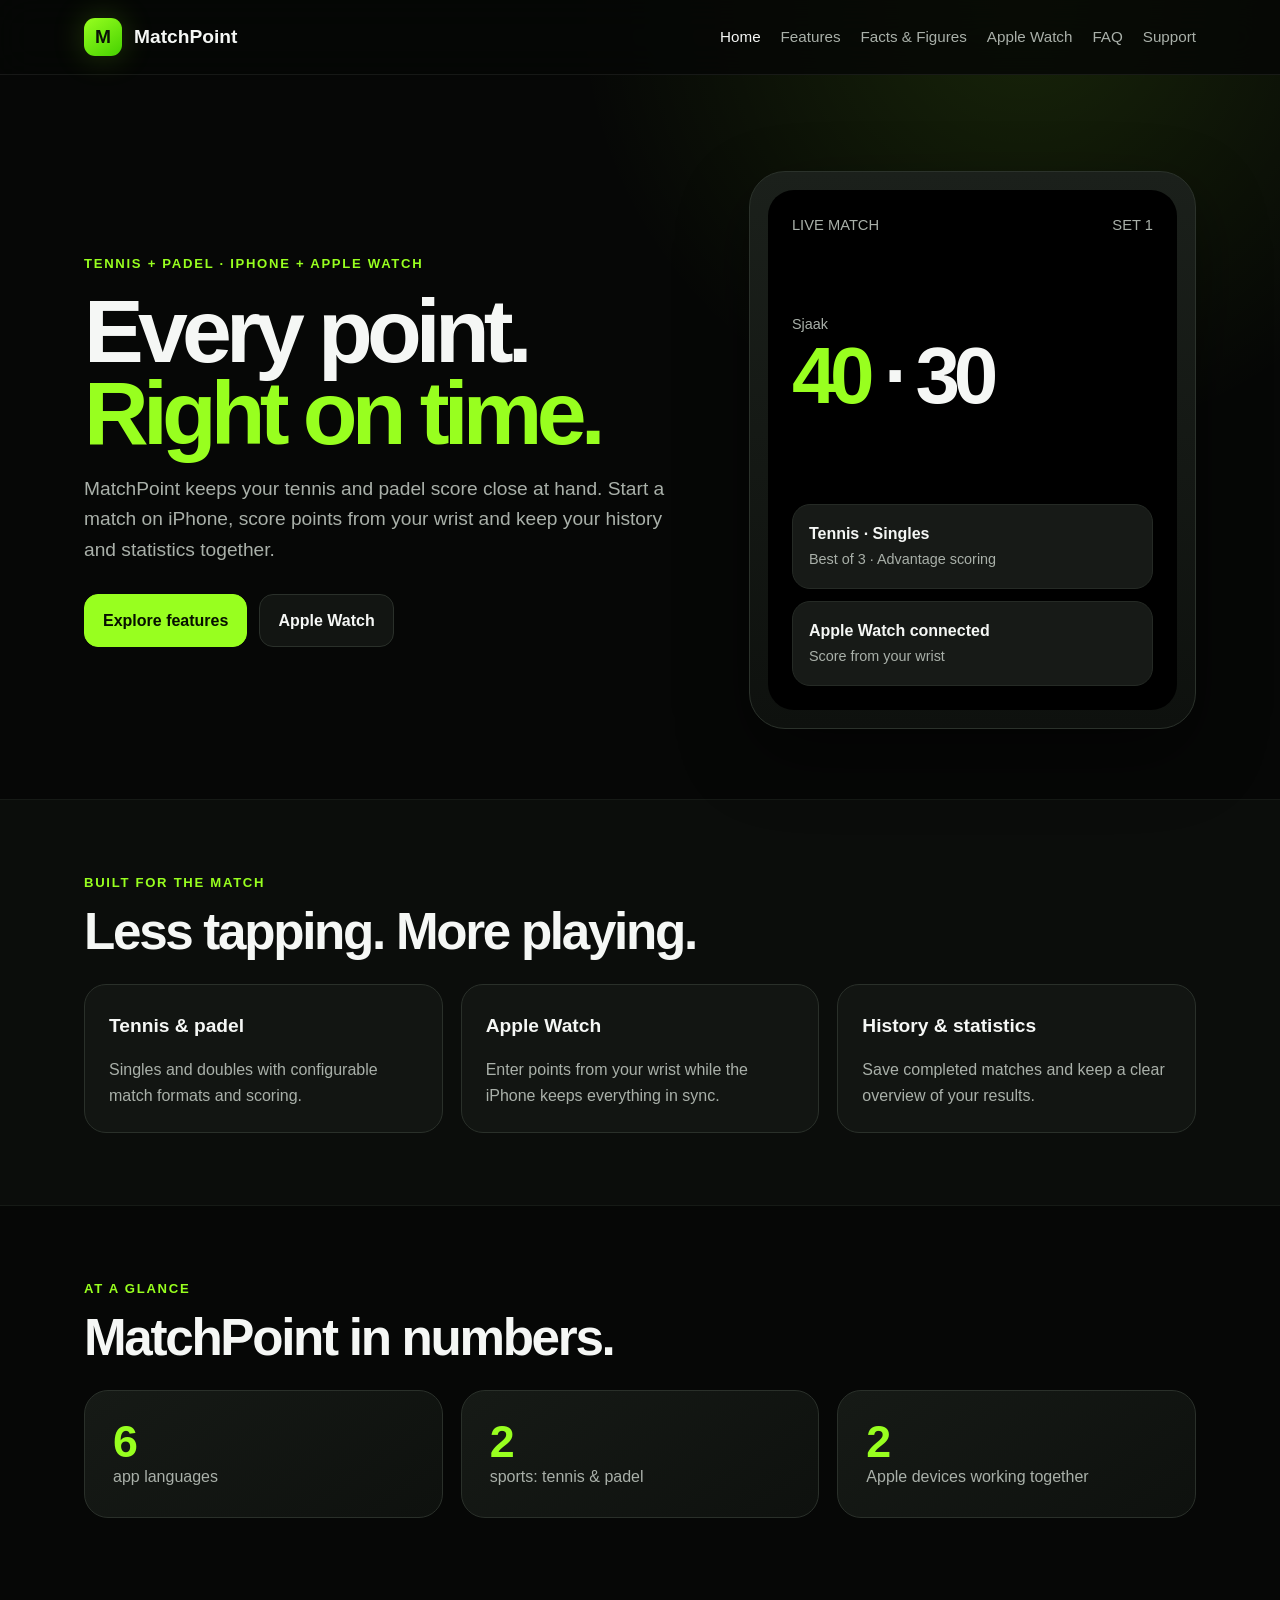
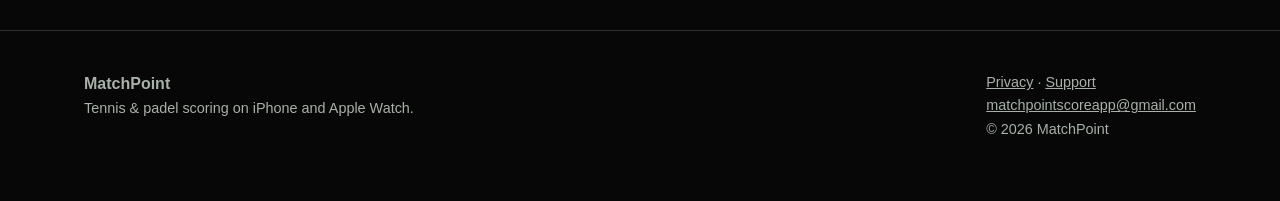
==== index.html @ 8d011625 "Add MatchPoint website" ====
<!doctype html><html lang="en"><head><meta charset="utf-8"><meta name="viewport" content="width=device-width,initial-scale=1"><title>Home · MatchPoint</title><meta name="description" content="MatchPoint is a tennis and padel scorekeeper for iPhone and Apple Watch."><link rel="stylesheet" href="styles.css"></head><body><header><div class="wrap nav"><a class="brand" href="index.html"><span class="logo">M</span><span>MatchPoint</span></a><nav><a class="active" href="index.html">Home</a><a class="" href="features.html">Features</a><a class="" href="facts.html">Facts & Figures</a><a class="" href="watch.html">Apple Watch</a><a class="" href="faq.html">FAQ</a><a class="" href="support.html">Support</a></nav></div></header><main><section class="hero"><div class="wrap hero-grid"><div><div class="kicker">Tennis + Padel · iPhone + Apple Watch</div><h1>Every point.<br><span style="color:var(--accent)">Right on time.</span></h1><p class="lead">MatchPoint keeps your tennis and padel score close at hand. Start a match on iPhone, score points from your wrist and keep your history and statistics together.</p><div class="cta-row"><a class="btn primary" href="features.html">Explore features</a><a class="btn secondary" href="watch.html">Apple Watch</a></div></div><div class="phone-card"><div class="phone-screen"><div class="score-top"><span>LIVE MATCH</span><span>SET 1</span></div><div><div class="small">Sjaak</div><div class="score"><span class="accent">40</span> · 30</div></div><div><div class="mini-card"><strong>Tennis · Singles</strong><br><span class="small">Best of 3 · Advantage scoring</span></div><div class="mini-card"><strong>Apple Watch connected</strong><br><span class="small">Score from your wrist</span></div></div></div></div></div></section><section class="section alt"><div class="wrap"><div class="kicker">Built for the match</div><h2>Less tapping. More playing.</h2><div class="grid-3"><div class="card"><h3>Tennis & padel</h3><p>Singles and doubles with configurable match formats and scoring.</p></div><div class="card"><h3>Apple Watch</h3><p>Enter points from your wrist while the iPhone keeps everything in sync.</p></div><div class="card"><h3>History & statistics</h3><p>Save completed matches and keep a clear overview of your results.</p></div></div></div></section><section class="section"><div class="wrap"><div class="kicker">At a glance</div><h2>MatchPoint in numbers.</h2><div class="grid-3"><div class="stat"><strong>6</strong><span>app languages</span></div><div class="stat"><strong>2</strong><span>sports: tennis & padel</span></div><div class="stat"><strong>2</strong><span>Apple devices working together</span></div></div></div></section></main><footer><div class="wrap footer-grid"><div><strong>MatchPoint</strong><div class="small">Tennis & padel scoring on iPhone and Apple Watch.</div></div><div class="small"><a href="privacy.html">Privacy</a> · <a href="support.html">Support</a><br><a href="mailto:matchpointscoreapp@gmail.com">matchpointscoreapp@gmail.com</a><br>© 2026 MatchPoint</div></div></footer></body></html>
---- styles.css ----
:root{--bg:#060706;--panel:#121512;--text:#f5f7f5;--muted:#a9b0a9;--line:#2a302a;--accent:#98ff1f;--max:1160px}*{box-sizing:border-box}html{scroll-behavior:smooth}body{margin:0;background:radial-gradient(circle at 80% 0%,rgba(152,255,31,.12),transparent 28rem),var(--bg);color:var(--text);font-family:-apple-system,BlinkMacSystemFont,"SF Pro Display","Segoe UI",Roboto,Helvetica,Arial,sans-serif;line-height:1.6}a{color:inherit}.wrap{max-width:var(--max);margin:auto;padding:0 24px}header{position:sticky;top:0;z-index:50;background:rgba(6,7,6,.82);backdrop-filter:blur(18px);border-bottom:1px solid rgba(255,255,255,.07)}.nav{display:flex;align-items:center;justify-content:space-between;min-height:74px;gap:24px}.brand{display:flex;align-items:center;gap:12px;text-decoration:none;font-weight:800;font-size:1.2rem}.logo{width:38px;height:38px;border-radius:11px;background:linear-gradient(145deg,var(--accent),#45d100);display:grid;place-items:center;color:#0b1008;font-weight:900;box-shadow:0 0 32px rgba(152,255,31,.22)}nav{display:flex;gap:20px;flex-wrap:wrap}nav a{text-decoration:none;color:var(--muted);font-size:.95rem}nav a:hover,nav a.active{color:var(--text)}.hero{padding:96px 0 70px}.hero-grid{display:grid;grid-template-columns:1.15fr .85fr;gap:60px;align-items:center}.kicker{color:var(--accent);font-weight:800;text-transform:uppercase;letter-spacing:.13em;font-size:.82rem}h1{font-size:clamp(3rem,7vw,6.4rem);line-height:.92;letter-spacing:-.065em;margin:.18em 0}h2{font-size:clamp(2rem,4vw,3.6rem);line-height:1.02;letter-spacing:-.045em;margin:.25em 0 .5em}h3{font-size:1.2rem;margin:.1em 0 .35em}.lead{font-size:1.2rem;color:var(--muted);max-width:720px}.cta-row{display:flex;gap:12px;flex-wrap:wrap;margin-top:28px}.btn{display:inline-flex;align-items:center;justify-content:center;padding:13px 18px;border-radius:14px;text-decoration:none;font-weight:750;border:1px solid var(--line)}.btn.primary{background:var(--accent);color:#071000;border-color:var(--accent)}.btn.secondary{background:var(--panel);color:var(--text)}.phone-card{background:linear-gradient(180deg,#1b201b,#0e110e);border:1px solid #2b322b;border-radius:36px;padding:18px;box-shadow:0 28px 70px rgba(0,0,0,.45)}.phone-screen{border-radius:26px;background:#000;padding:24px;min-height:520px;display:flex;flex-direction:column;justify-content:space-between}.score-top{display:flex;justify-content:space-between;color:var(--muted);font-size:.92rem}.score{font-size:5rem;letter-spacing:-.08em;font-weight:900;line-height:1}.score .accent{color:var(--accent)}.mini-card{background:#171a17;border:1px solid #252a25;padding:16px;border-radius:18px;margin-top:12px}.section{padding:72px 0}.section.alt{background:#0b0d0b;border-top:1px solid #161a16;border-bottom:1px solid #161a16}.grid-3{display:grid;grid-template-columns:repeat(3,1fr);gap:18px}.grid-2{display:grid;grid-template-columns:repeat(2,1fr);gap:18px}.card{background:var(--panel);border:1px solid var(--line);border-radius:22px;padding:24px}.card p{color:var(--muted);margin-bottom:0}.stat{padding:28px;border-radius:24px;background:linear-gradient(145deg,#161a16,#0e110e);border:1px solid var(--line)}.stat strong{display:block;font-size:2.8rem;line-height:1;color:var(--accent);letter-spacing:-.05em}.stat span{color:var(--muted)}.watch-demo{display:grid;grid-template-columns:.8fr 1.2fr;gap:52px;align-items:center}.watch{width:260px;aspect-ratio:1/1.2;background:#161916;border:14px solid #2a2d2a;border-radius:72px;padding:24px;margin:auto;box-shadow:0 24px 60px rgba(0,0,0,.45)}.watch-inner{height:100%;border-radius:48px;background:#000;display:flex;flex-direction:column;align-items:center;justify-content:center;text-align:center}.watch-score{font-size:3.7rem;font-weight:900;letter-spacing:-.08em}.watch-score b{color:var(--accent)}.list{padding:0;list-style:none}.list li{padding:12px 0;border-bottom:1px solid var(--line);color:var(--muted)}.list li:last-child{border-bottom:0}.list strong{color:var(--text)}.faq details{background:var(--panel);border:1px solid var(--line);border-radius:18px;padding:18px 20px;margin:12px 0}.faq summary{cursor:pointer;font-weight:750}.faq p{color:var(--muted)}.notice{padding:18px 20px;border-radius:16px;background:rgba(152,255,31,.08);border:1px solid rgba(152,255,31,.3);color:#d6ff9e}footer{padding:40px 0 60px;color:var(--muted);border-top:1px solid var(--line);margin-top:40px}.footer-grid{display:flex;justify-content:space-between;gap:30px;flex-wrap:wrap}.small{font-size:.9rem;color:var(--muted)}@media(max-width:850px){.hero-grid,.watch-demo,.grid-3,.grid-2{grid-template-columns:1fr}nav{display:none}.hero{padding-top:64px}h1{font-size:3.6rem}}
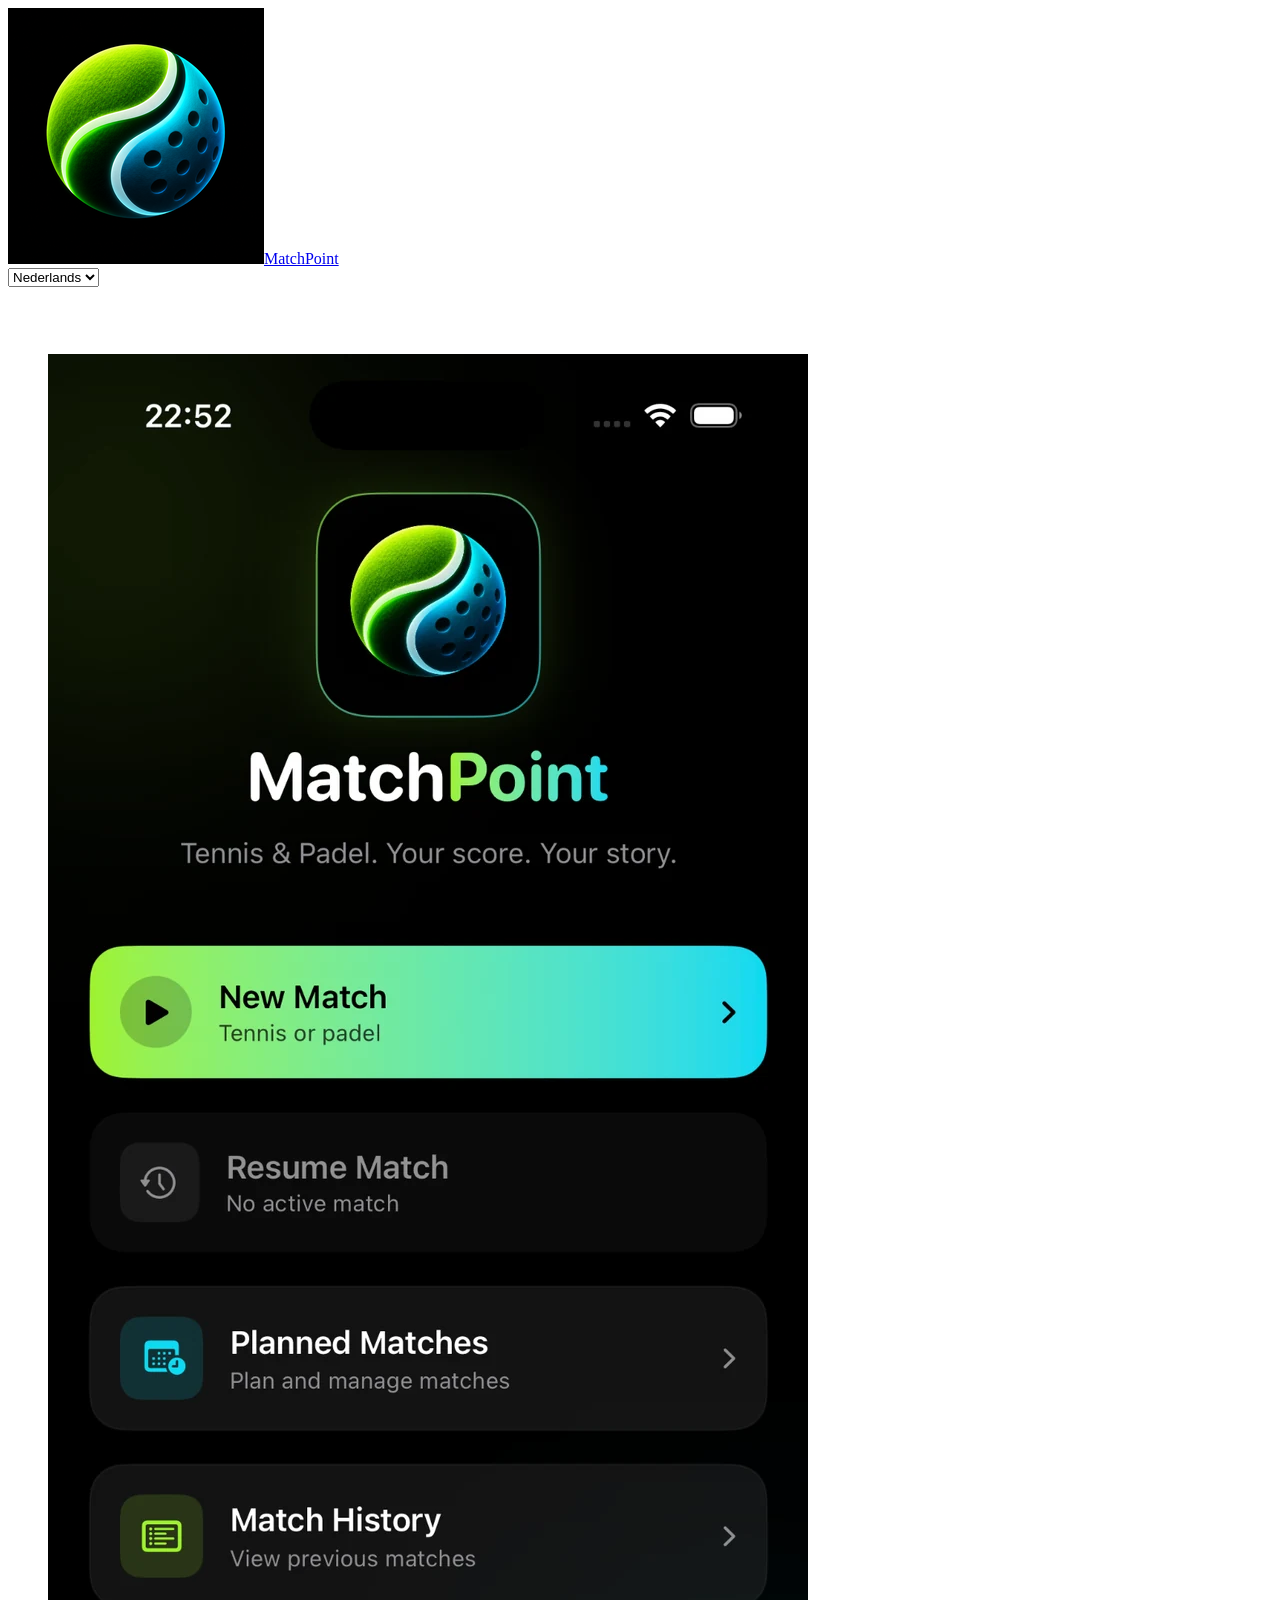
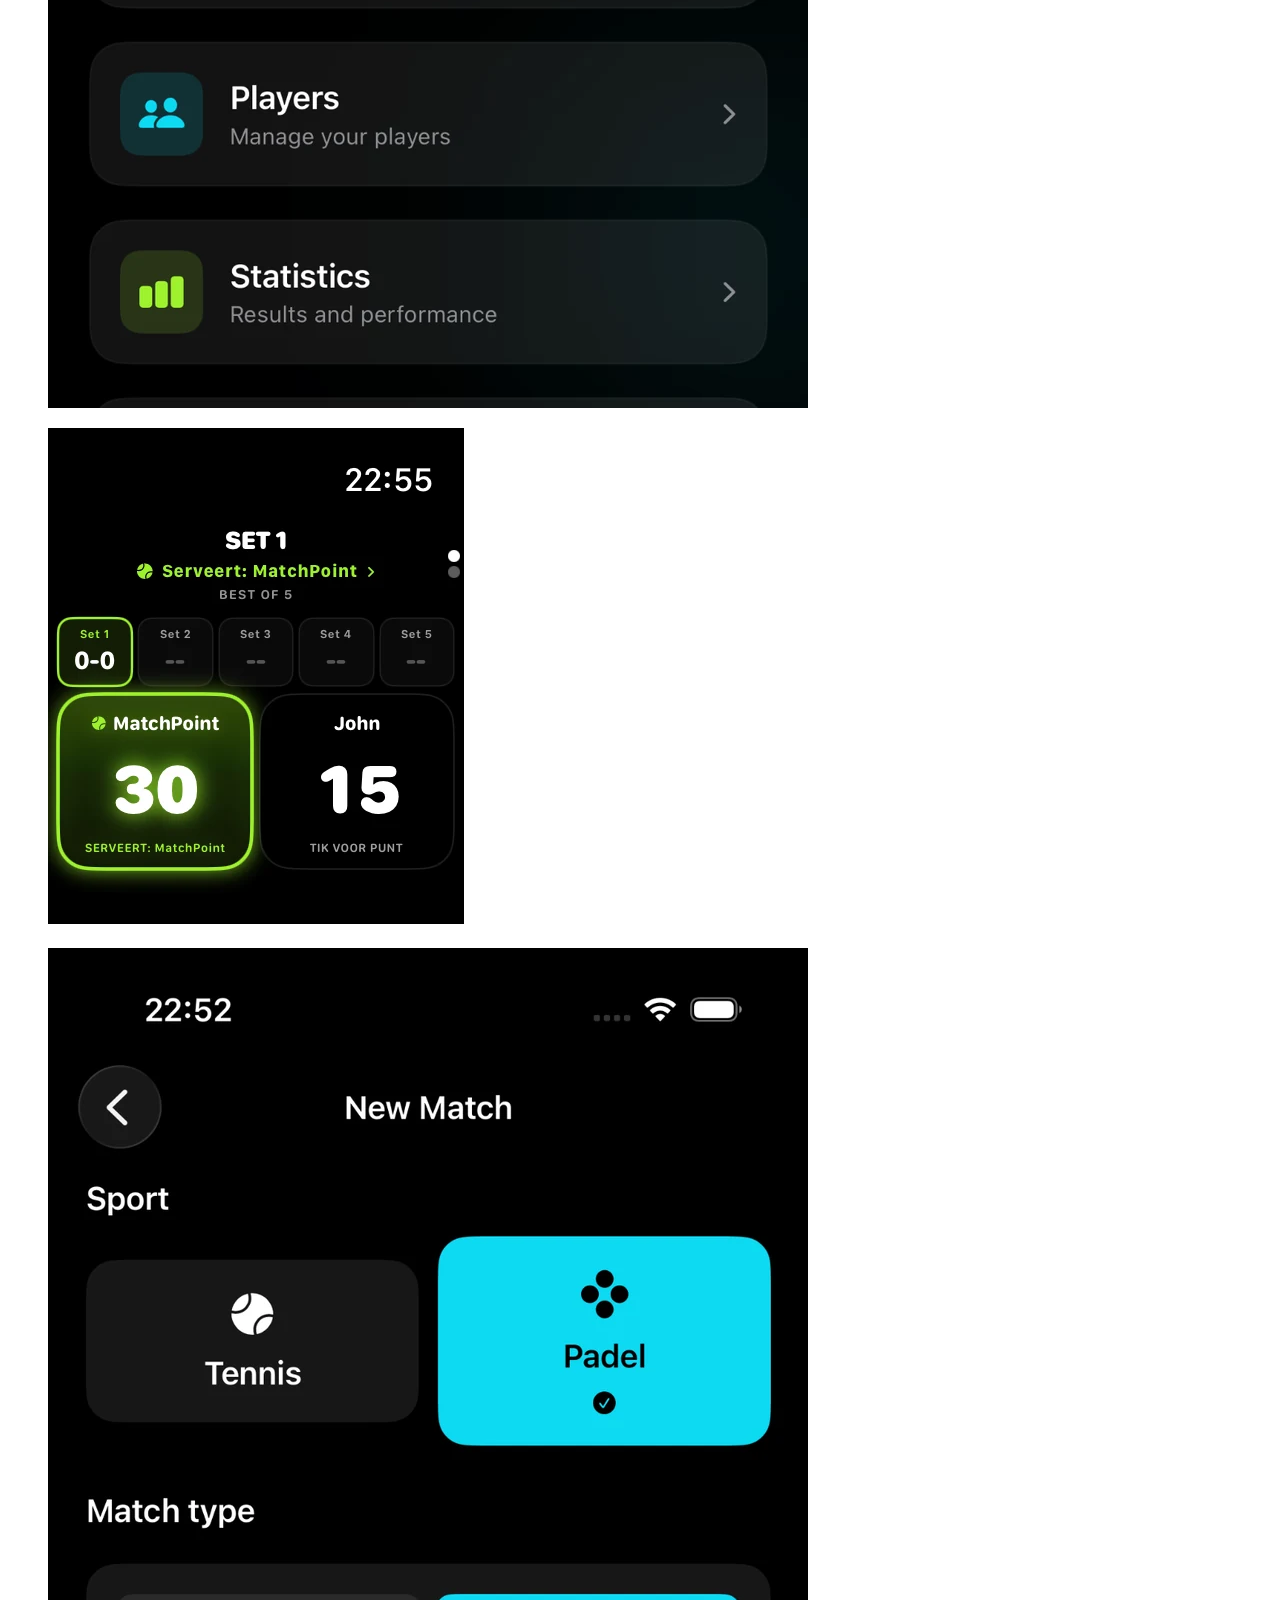
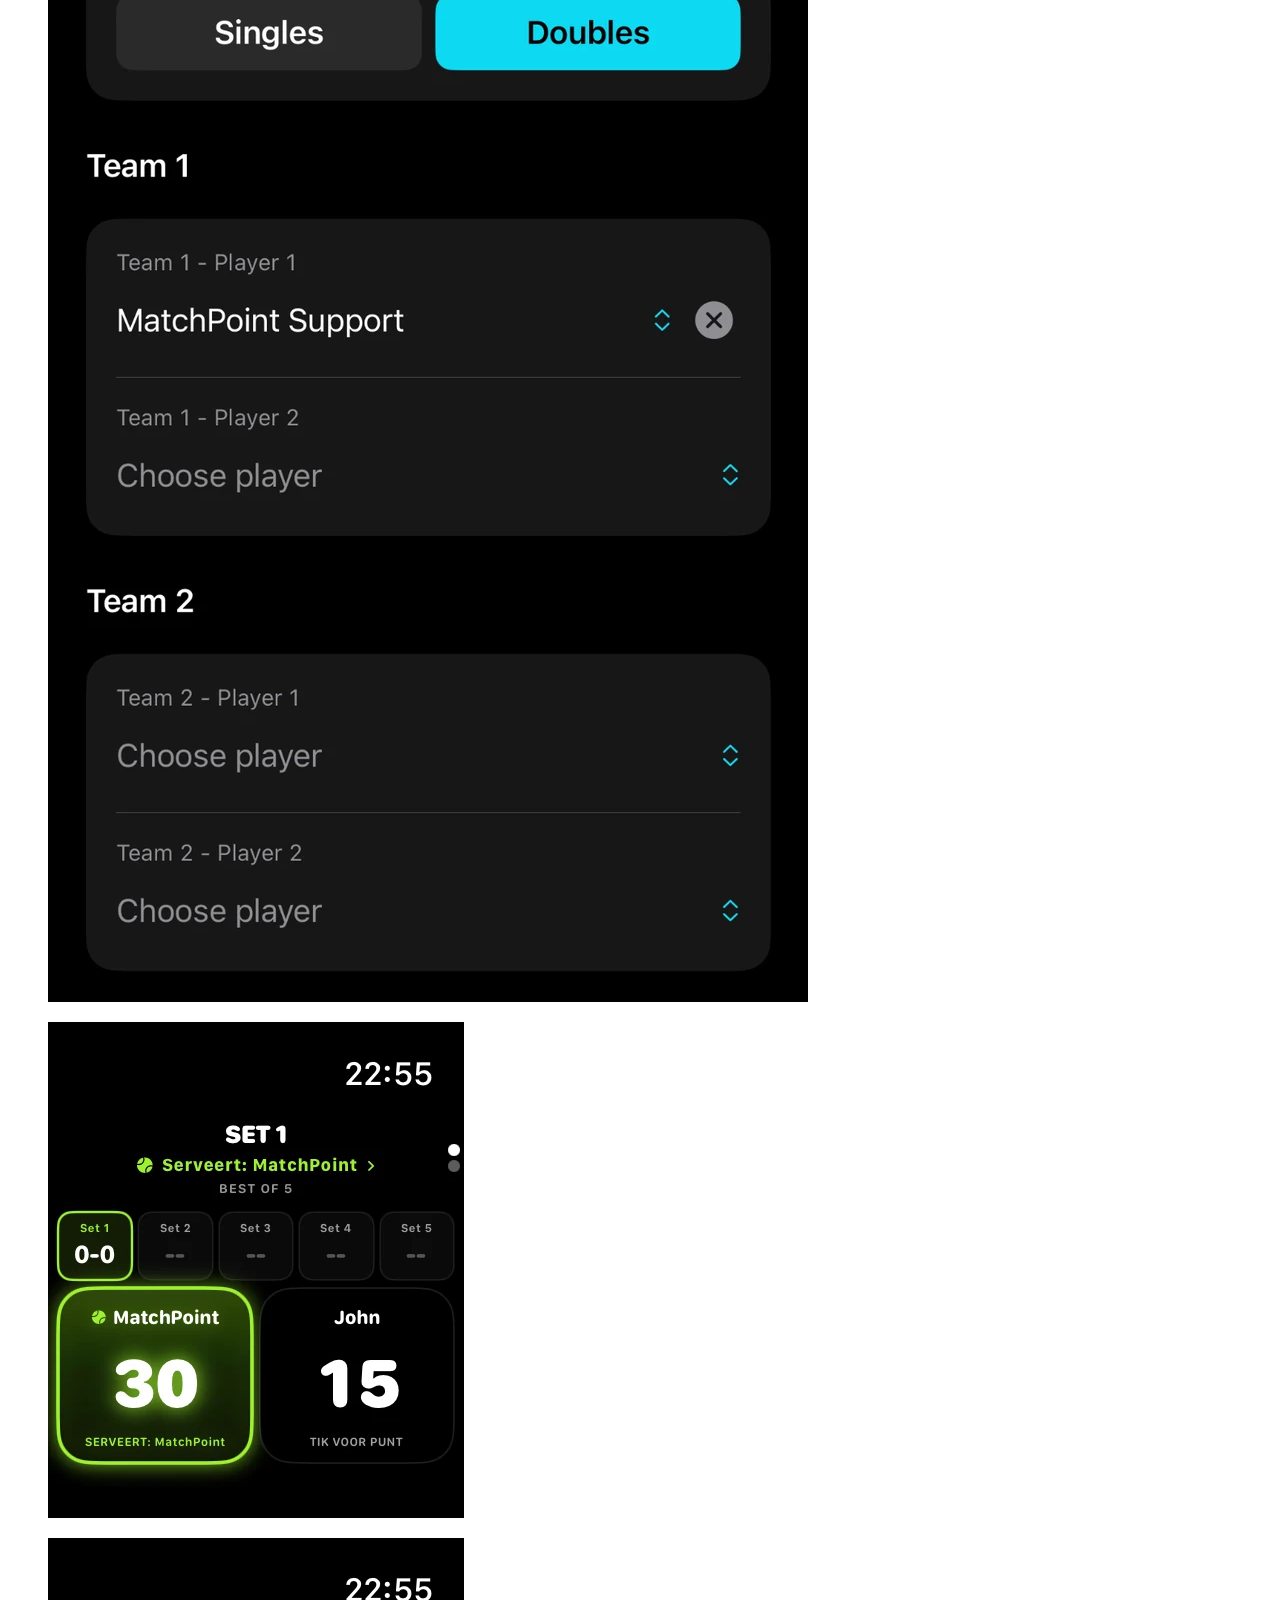
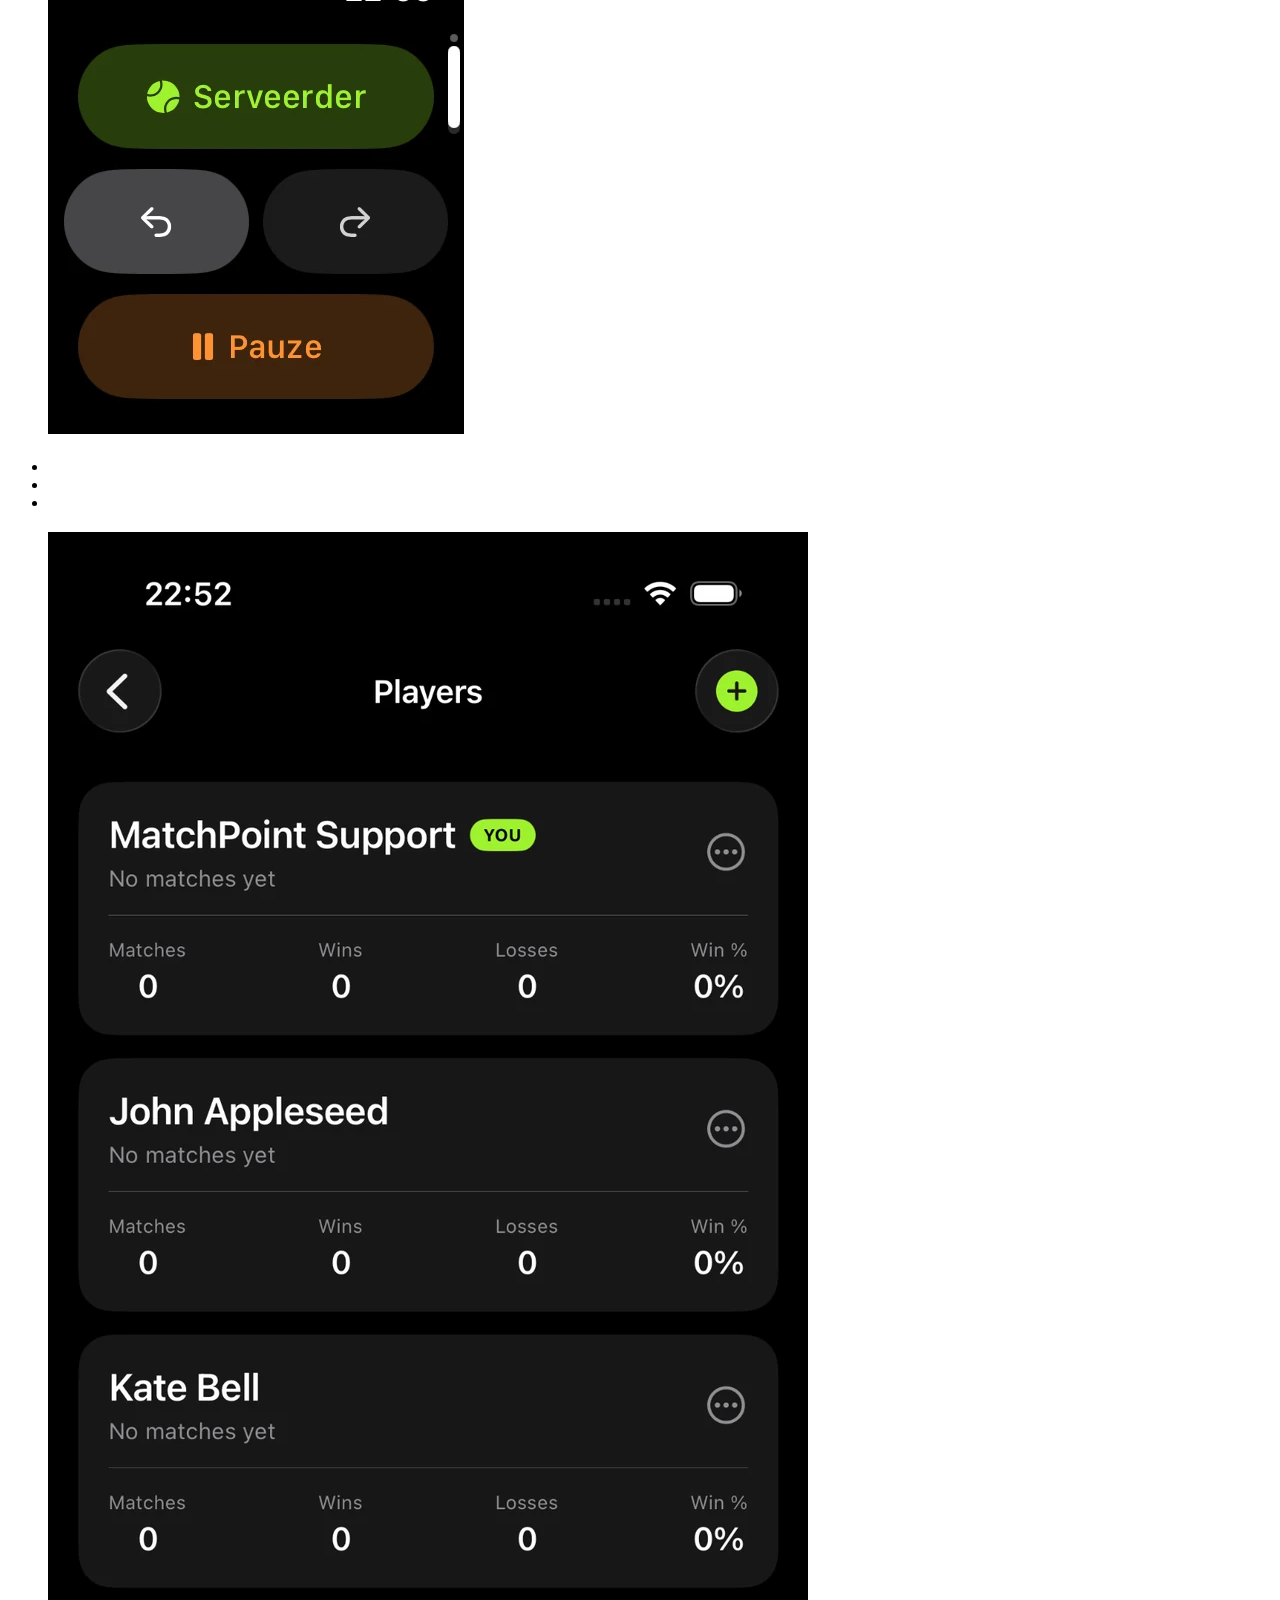
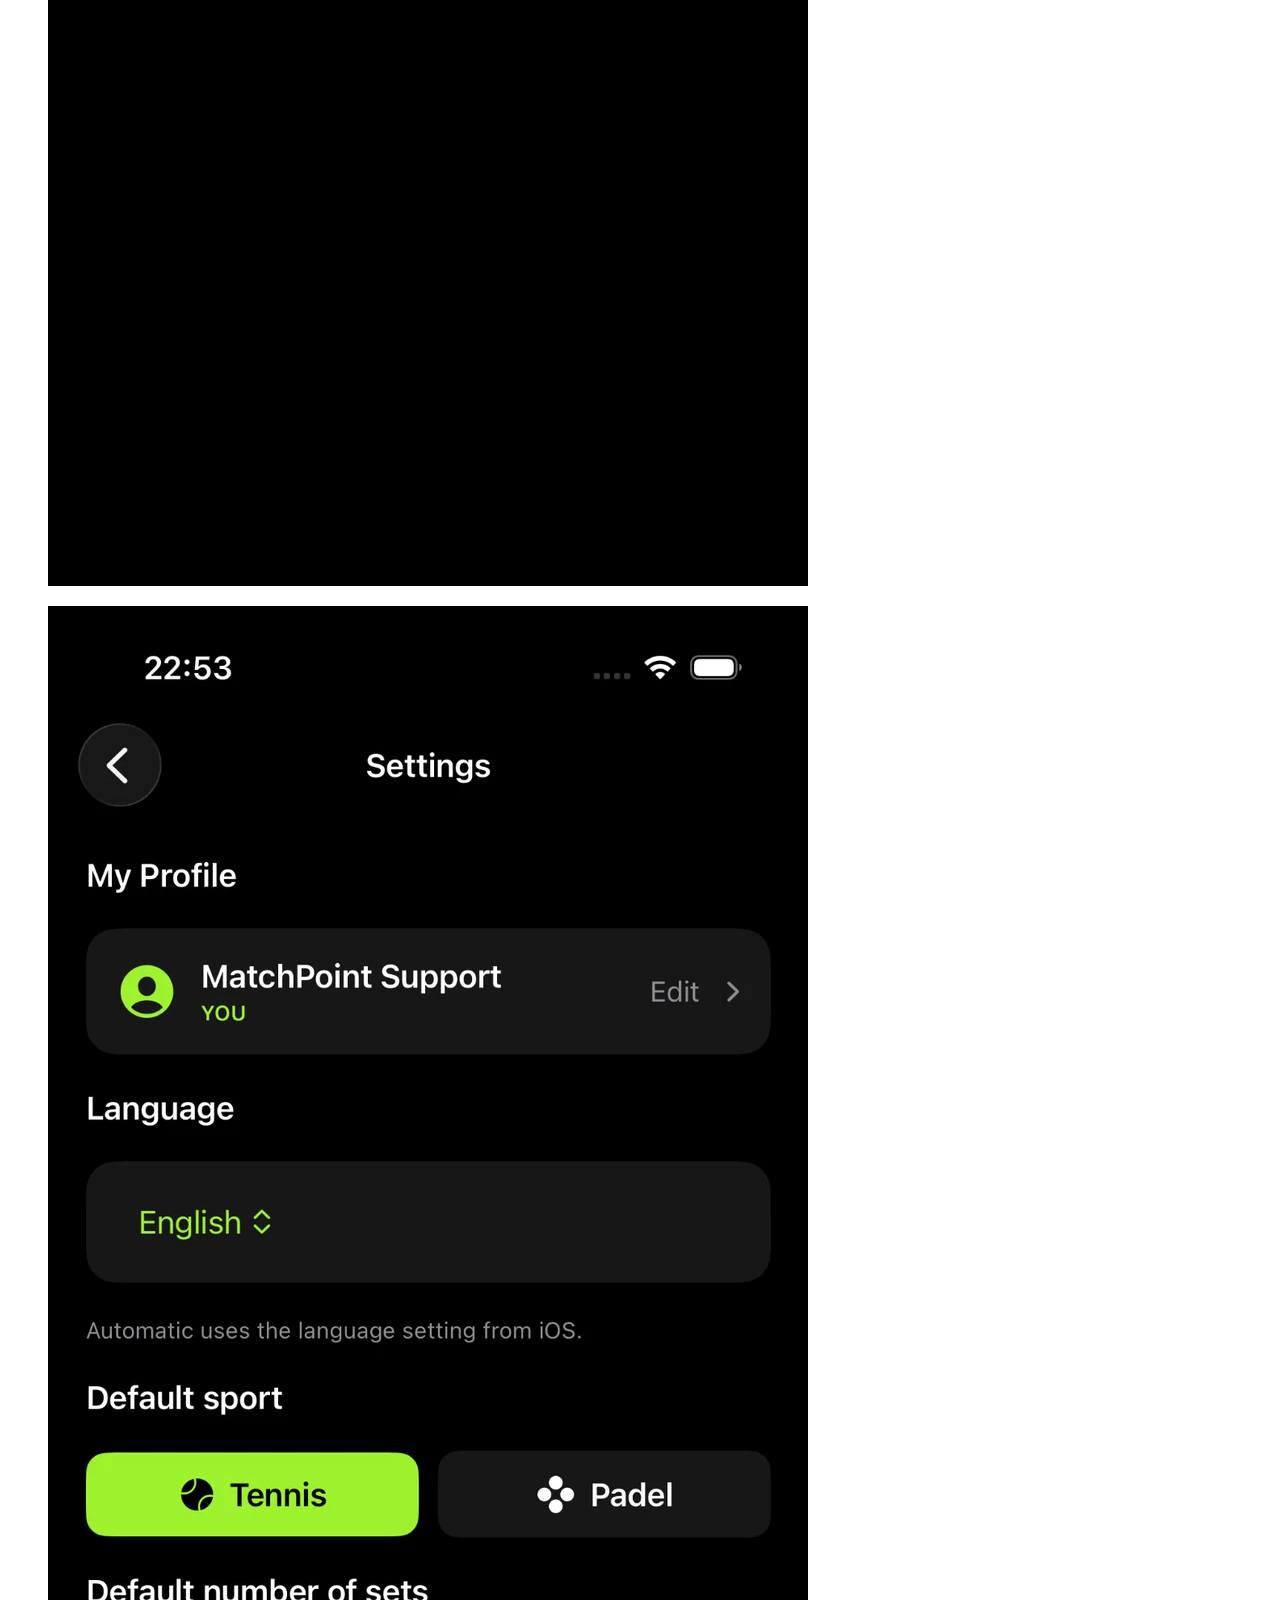
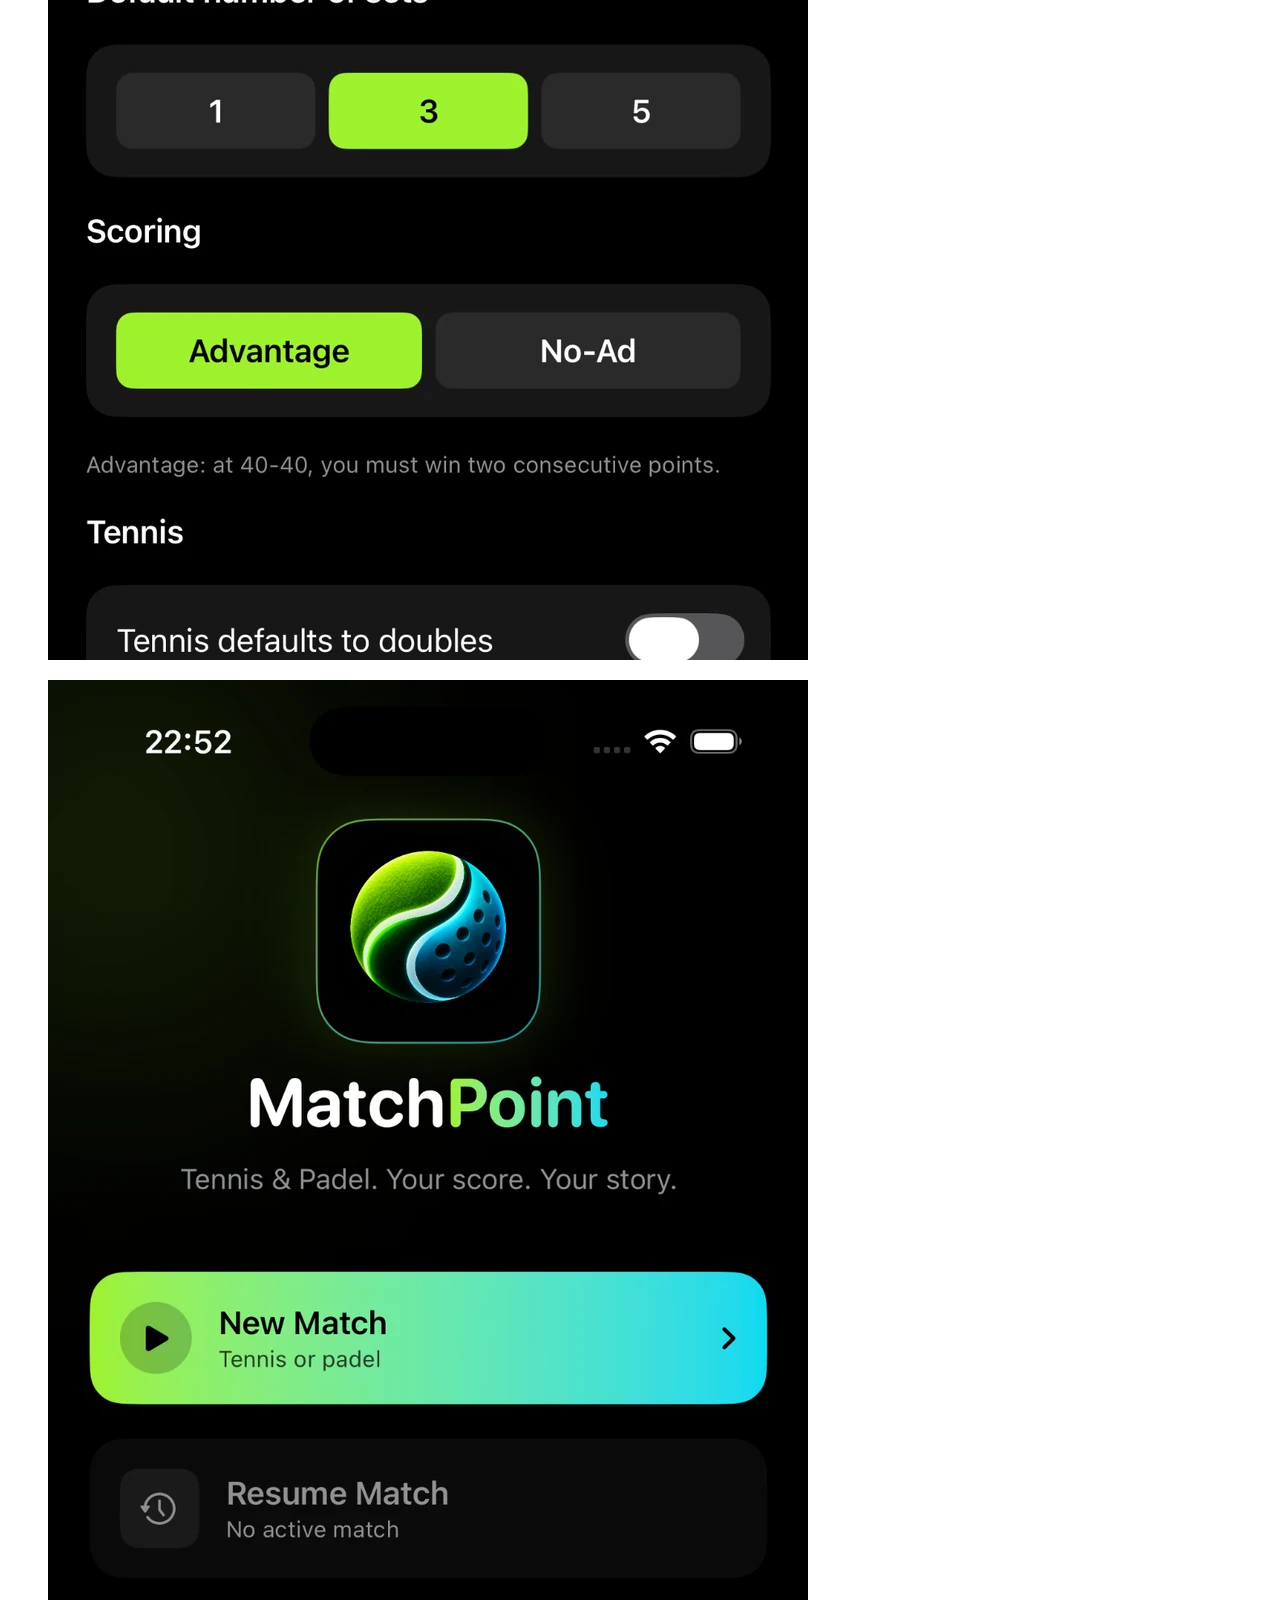
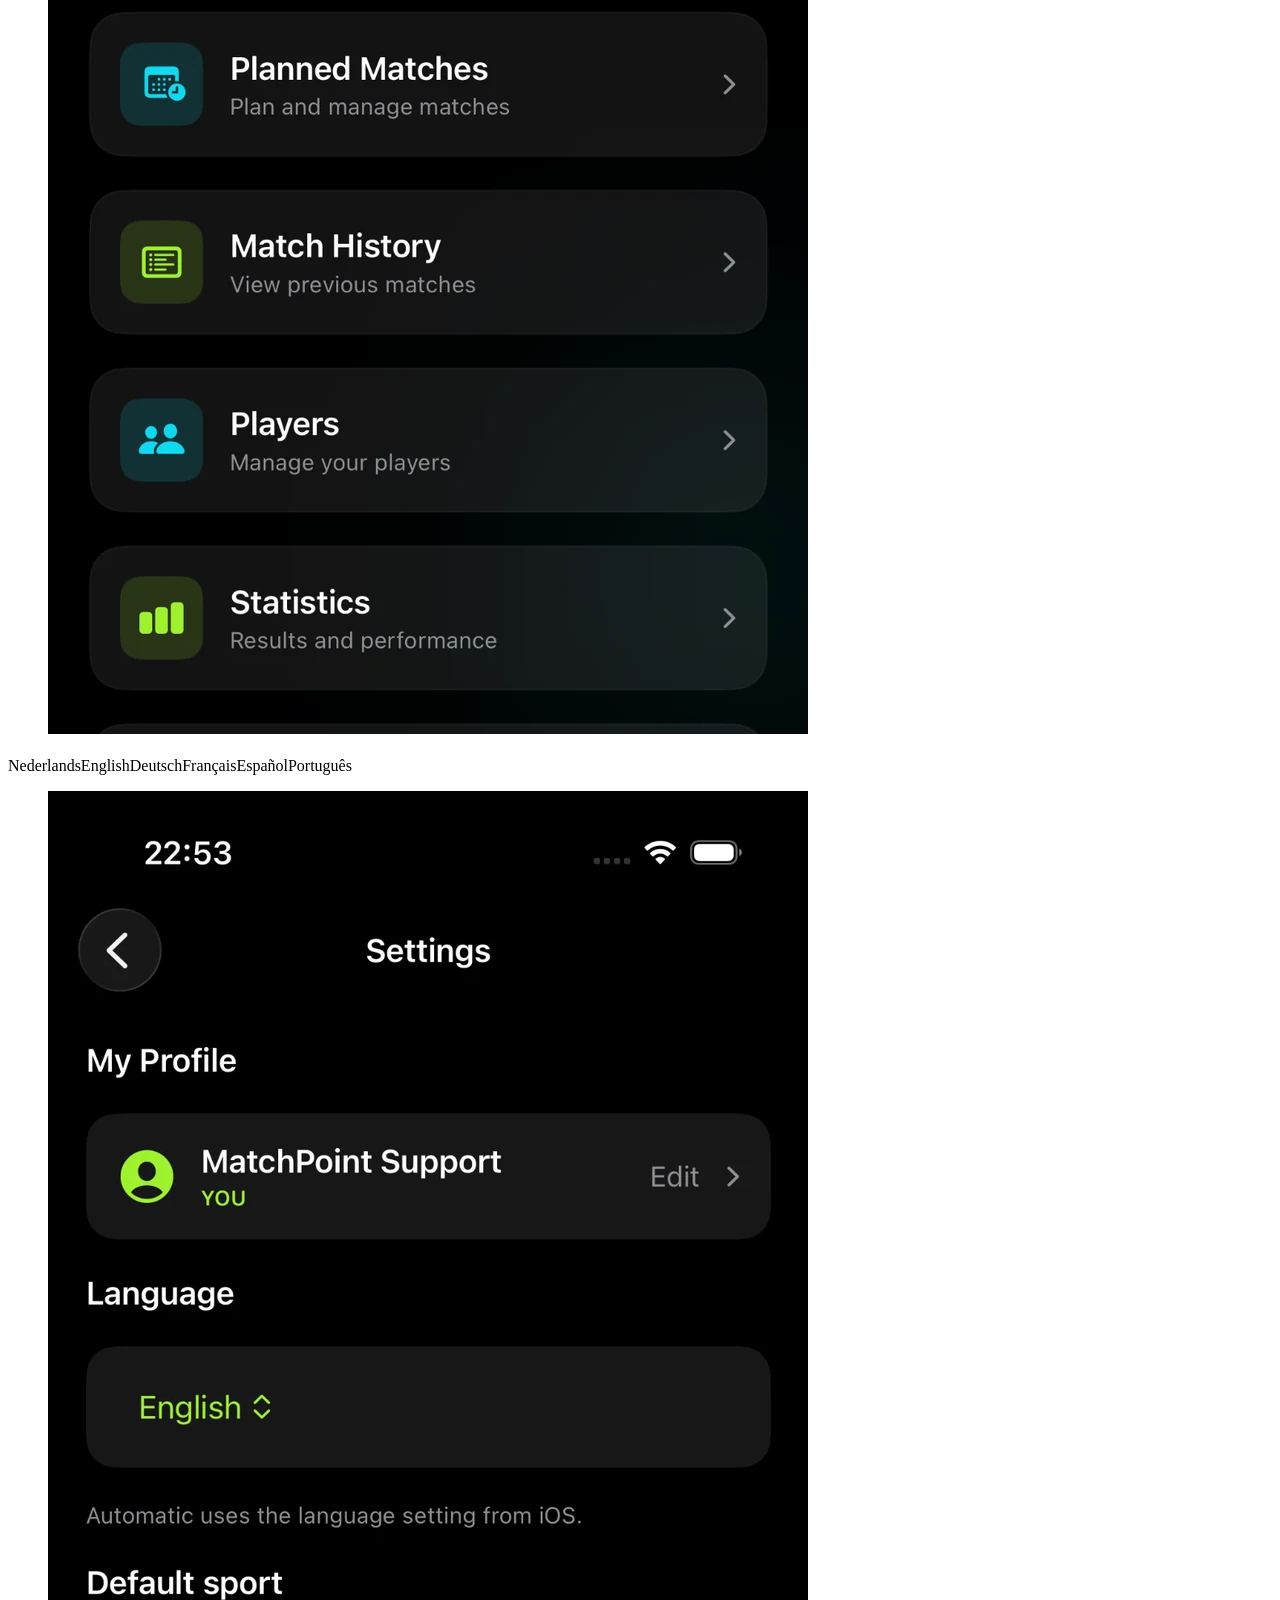
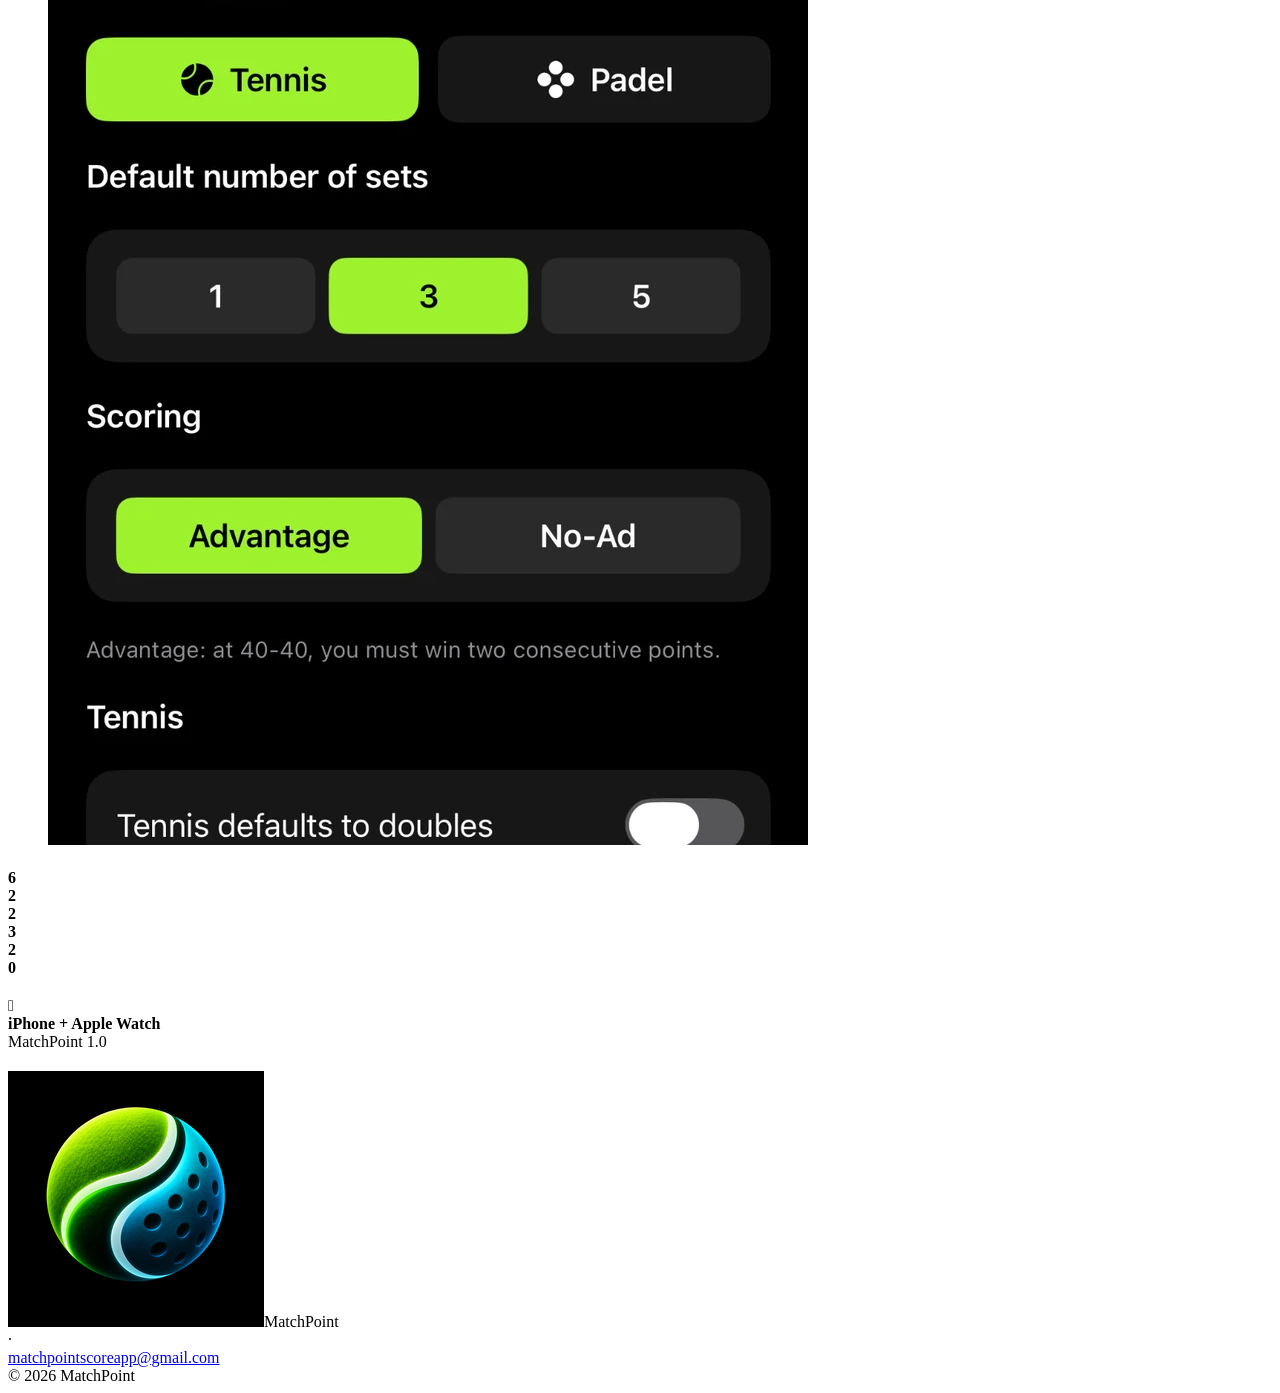
==== commit 1fe1d0a8: "Add files via upload" ====
--- a/index.html
+++ b/index.html
@@ -1 +1,81 @@
-<!doctype html><html lang="en"><head><meta charset="utf-8"><meta name="viewport" content="width=device-width,initial-scale=1"><title>Home · MatchPoint</title><meta name="description" content="MatchPoint is a tennis and padel scorekeeper for iPhone and Apple Watch."><link rel="stylesheet" href="styles.css"></head><body><header><div class="wrap nav"><a class="brand" href="index.html"><span class="logo">M</span><span>MatchPoint</span></a><nav><a class="active" href="index.html">Home</a><a class="" href="features.html">Features</a><a class="" href="facts.html">Facts & Figures</a><a class="" href="watch.html">Apple Watch</a><a class="" href="faq.html">FAQ</a><a class="" href="support.html">Support</a></nav></div></header><main><section class="hero"><div class="wrap hero-grid"><div><div class="kicker">Tennis + Padel · iPhone + Apple Watch</div><h1>Every point.<br><span style="color:var(--accent)">Right on time.</span></h1><p class="lead">MatchPoint keeps your tennis and padel score close at hand. Start a match on iPhone, score points from your wrist and keep your history and statistics together.</p><div class="cta-row"><a class="btn primary" href="features.html">Explore features</a><a class="btn secondary" href="watch.html">Apple Watch</a></div></div><div class="phone-card"><div class="phone-screen"><div class="score-top"><span>LIVE MATCH</span><span>SET 1</span></div><div><div class="small">Sjaak</div><div class="score"><span class="accent">40</span> · 30</div></div><div><div class="mini-card"><strong>Tennis · Singles</strong><br><span class="small">Best of 3 · Advantage scoring</span></div><div class="mini-card"><strong>Apple Watch connected</strong><br><span class="small">Score from your wrist</span></div></div></div></div></div></section><section class="section alt"><div class="wrap"><div class="kicker">Built for the match</div><h2>Less tapping. More playing.</h2><div class="grid-3"><div class="card"><h3>Tennis & padel</h3><p>Singles and doubles with configurable match formats and scoring.</p></div><div class="card"><h3>Apple Watch</h3><p>Enter points from your wrist while the iPhone keeps everything in sync.</p></div><div class="card"><h3>History & statistics</h3><p>Save completed matches and keep a clear overview of your results.</p></div></div></div></section><section class="section"><div class="wrap"><div class="kicker">At a glance</div><h2>MatchPoint in numbers.</h2><div class="grid-3"><div class="stat"><strong>6</strong><span>app languages</span></div><div class="stat"><strong>2</strong><span>sports: tennis & padel</span></div><div class="stat"><strong>2</strong><span>Apple devices working together</span></div></div></div></section></main><footer><div class="wrap footer-grid"><div><strong>MatchPoint</strong><div class="small">Tennis & padel scoring on iPhone and Apple Watch.</div></div><div class="small"><a href="privacy.html">Privacy</a> · <a href="support.html">Support</a><br><a href="mailto:matchpointscoreapp@gmail.com">matchpointscoreapp@gmail.com</a><br>© 2026 MatchPoint</div></div></footer></body></html>+<!doctype html>
+<html lang="en">
+<head>
+<meta charset="utf-8">
+<meta name="viewport" content="width=device-width,initial-scale=1">
+<title>MatchPoint</title>
+<meta name="theme-color" content="#050605">
+<link rel="icon" href="assets/matchpoint-icon.png">
+<link rel="apple-touch-icon" href="assets/matchpoint-icon.png">
+<link rel="stylesheet" href="assets/styles.css">
+<script src="assets/site.js" defer></script>
+</head>
+<body>
+<header><div class="wrap nav">
+<a class="brand" href="index.html"><img src="assets/matchpoint-icon.png" alt="MatchPoint"><span>MatchPoint</span></a>
+<div class="nav-right"><nav><a href="index.html" class="active" data-i18n="nav.home"></a><a href="features.html" data-i18n="nav.features"></a><a href="facts.html" data-i18n="nav.facts"></a><a href="watch.html" data-i18n="nav.watch"></a><a href="faq.html" data-i18n="nav.faq"></a><a href="support.html" data-i18n="nav.support"></a></nav>
+<select id="langSelect" class="lang-select" aria-label="Language"><option value="nl">Nederlands</option><option value="en">English</option><option value="de">Deutsch</option><option value="fr">Français</option><option value="es">Español</option><option value="pt">Português</option></select></div>
+</div></header>
+<main>
+<section class="hero"><div class="wrap hero-grid">
+  <div>
+    <div class="kicker" data-i18n="home.kicker"></div>
+    <h1><span data-i18n="home.title1"></span><br><span class="accent" data-i18n="home.title2"></span></h1>
+    <p class="lead" data-i18n="home.lead"></p>
+    <div class="cta-row"><a class="btn primary" href="features.html" data-i18n="home.cta1"></a><a class="btn secondary" href="watch.html" data-i18n="home.cta2"></a></div>
+    <div class="platform-note"><span class="dot"></span><span data-i18n="home.available"></span></div>
+  </div>
+  <div class="hero-visual">
+    <figure class="product-shot iphone-shot"><img src="assets/screenshots/iphone-home.webp" alt="MatchPoint on iPhone"></figure>
+    <figure class="product-shot watch-shot"><img src="assets/screenshots/watch-score.webp" alt="MatchPoint on Apple Watch"></figure>
+  </div>
+</div></section>
+
+<section class="section alt"><div class="wrap">
+  <div class="section-head"><div class="kicker" data-i18n="home.sports.kicker"></div><h2 data-i18n="home.sports.title"></h2><p class="lead" data-i18n="home.sports.lead"></p></div>
+  <div class="feature-with-shot">
+    <div class="grid-2 feature-cards">
+      <div class="card"><h3 data-i18n="feat.1t"></h3><p data-i18n="feat.1d"></p></div>
+      <div class="card"><h3 data-i18n="feat.4t"></h3><p data-i18n="feat.4d"></p></div>
+      <div class="card"><h3 data-i18n="feat.2t"></h3><p data-i18n="feat.2d"></p></div>
+      <div class="card"><h3 data-i18n="feat.3t"></h3><p data-i18n="feat.3d"></p></div>
+    </div>
+    <figure class="phone-showcase"><img src="assets/screenshots/iphone-new-match.webp" alt="New Match in MatchPoint"></figure>
+  </div>
+</div></section>
+
+<section class="section"><div class="wrap watch-home-grid">
+  <div class="watch-stack">
+    <figure><img src="assets/screenshots/watch-score.webp" alt="MatchPoint score on Apple Watch"></figure>
+    <figure><img src="assets/screenshots/watch-controls.webp" alt="MatchPoint controls on Apple Watch"></figure>
+  </div>
+  <div>
+    <div class="kicker" data-i18n="home.watchsec.kicker"></div><h2 data-i18n="home.watchsec.title"></h2><p class="lead" data-i18n="home.watchsec.lead"></p>
+    <ul class="list"><li><strong data-i18n="watch.l2t"></strong> <span data-i18n="watch.l2d"></span></li><li><strong data-i18n="home.haptic"></strong> <span data-i18n="watch.l1d"></span></li><li><strong data-i18n="watch.l3t"></strong> <span data-i18n="watch.l3d"></span></li></ul>
+    <div class="cta-row"><a class="btn secondary" href="watch.html" data-i18n="home.cta2"></a></div>
+  </div>
+</div></section>
+
+<section class="section alt"><div class="wrap">
+  <div class="section-head"><div class="kicker" data-i18n="home.around.kicker"></div><h2 data-i18n="home.around.title"></h2><p class="lead" data-i18n="home.around.lead"></p></div>
+  <div class="screen-gallery three"><figure><img src="assets/screenshots/iphone-players.webp" alt="Players in MatchPoint"></figure><figure><img src="assets/screenshots/iphone-settings.webp" alt="Settings in MatchPoint"></figure><figure><img src="assets/screenshots/iphone-home.webp" alt="MatchPoint home screen"></figure></div>
+</div></section>
+
+<section class="section"><div class="wrap language-grid">
+  <div><div class="kicker" data-i18n="home.lang.kicker"></div><h2 data-i18n="home.lang.title"></h2><p class="lead" data-i18n="home.lang.lead"></p><div class="language-chips"><span>Nederlands</span><span>English</span><span>Deutsch</span><span>Français</span><span>Español</span><span>Português</span></div></div>
+  <figure class="phone-showcase small-phone"><img src="assets/screenshots/iphone-settings.webp" alt="Language settings in MatchPoint"></figure>
+</div></section>
+
+<section class="section alt"><div class="wrap">
+  <div class="section-head"><div class="kicker" data-i18n="home.facts.kicker"></div><h2 data-i18n="home.facts.title"></h2></div>
+  <div class="grid-3"><div class="stat"><strong>6</strong><span data-i18n="home.stat1"></span></div><div class="stat"><strong>2</strong><span data-i18n="home.stat2"></span></div><div class="stat"><strong>2</strong><span data-i18n="home.stat3"></span></div><div class="stat"><strong>3</strong><span data-i18n="home.stat4"></span></div><div class="stat"><strong>2</strong><span data-i18n="home.stat5"></span></div><div class="stat"><strong>0</strong><span data-i18n="home.stat6"></span></div></div>
+  <div class="privacy-note"><h3 data-i18n="home.privacy.title"></h3><p data-i18n="home.privacy.text"></p></div>
+  <div class="cta-row"><a class="btn secondary" href="facts.html" data-i18n="home.morefacts"></a></div>
+</div></section>
+
+<section class="section"><div class="wrap platform-grid"><div><div class="kicker" data-i18n="home.platform.kicker"></div><h2 data-i18n="home.platform.title"></h2><p class="lead" data-i18n="home.platform.text"></p></div><div class="platform-card"><div class="platform-icon"></div><div><strong>iPhone + Apple Watch</strong><div class="small">MatchPoint 1.0</div></div></div></div></section>
+
+<section class="section"><div class="wrap"><div class="cta-band"><div><h2 data-i18n="home.final.title"></h2><p data-i18n="home.final.text"></p></div><span class="btn primary disabled-cta" data-i18n="home.final.cta"></span></div></div></section>
+</main>
+<footer><div class="wrap footer-grid"><div><div class="footer-brand"><img src="assets/matchpoint-icon.png" alt=""><span>MatchPoint</span></div><div class="small" data-i18n="footer.tagline"></div></div><div class="small"><a href="privacy.html" data-i18n="footer.privacy"></a> · <a href="support.html" data-i18n="footer.support"></a><br><a href="mailto:matchpointscoreapp@gmail.com">matchpointscoreapp@gmail.com</a><br>© 2026 MatchPoint</div></div></footer>
+</body></html>
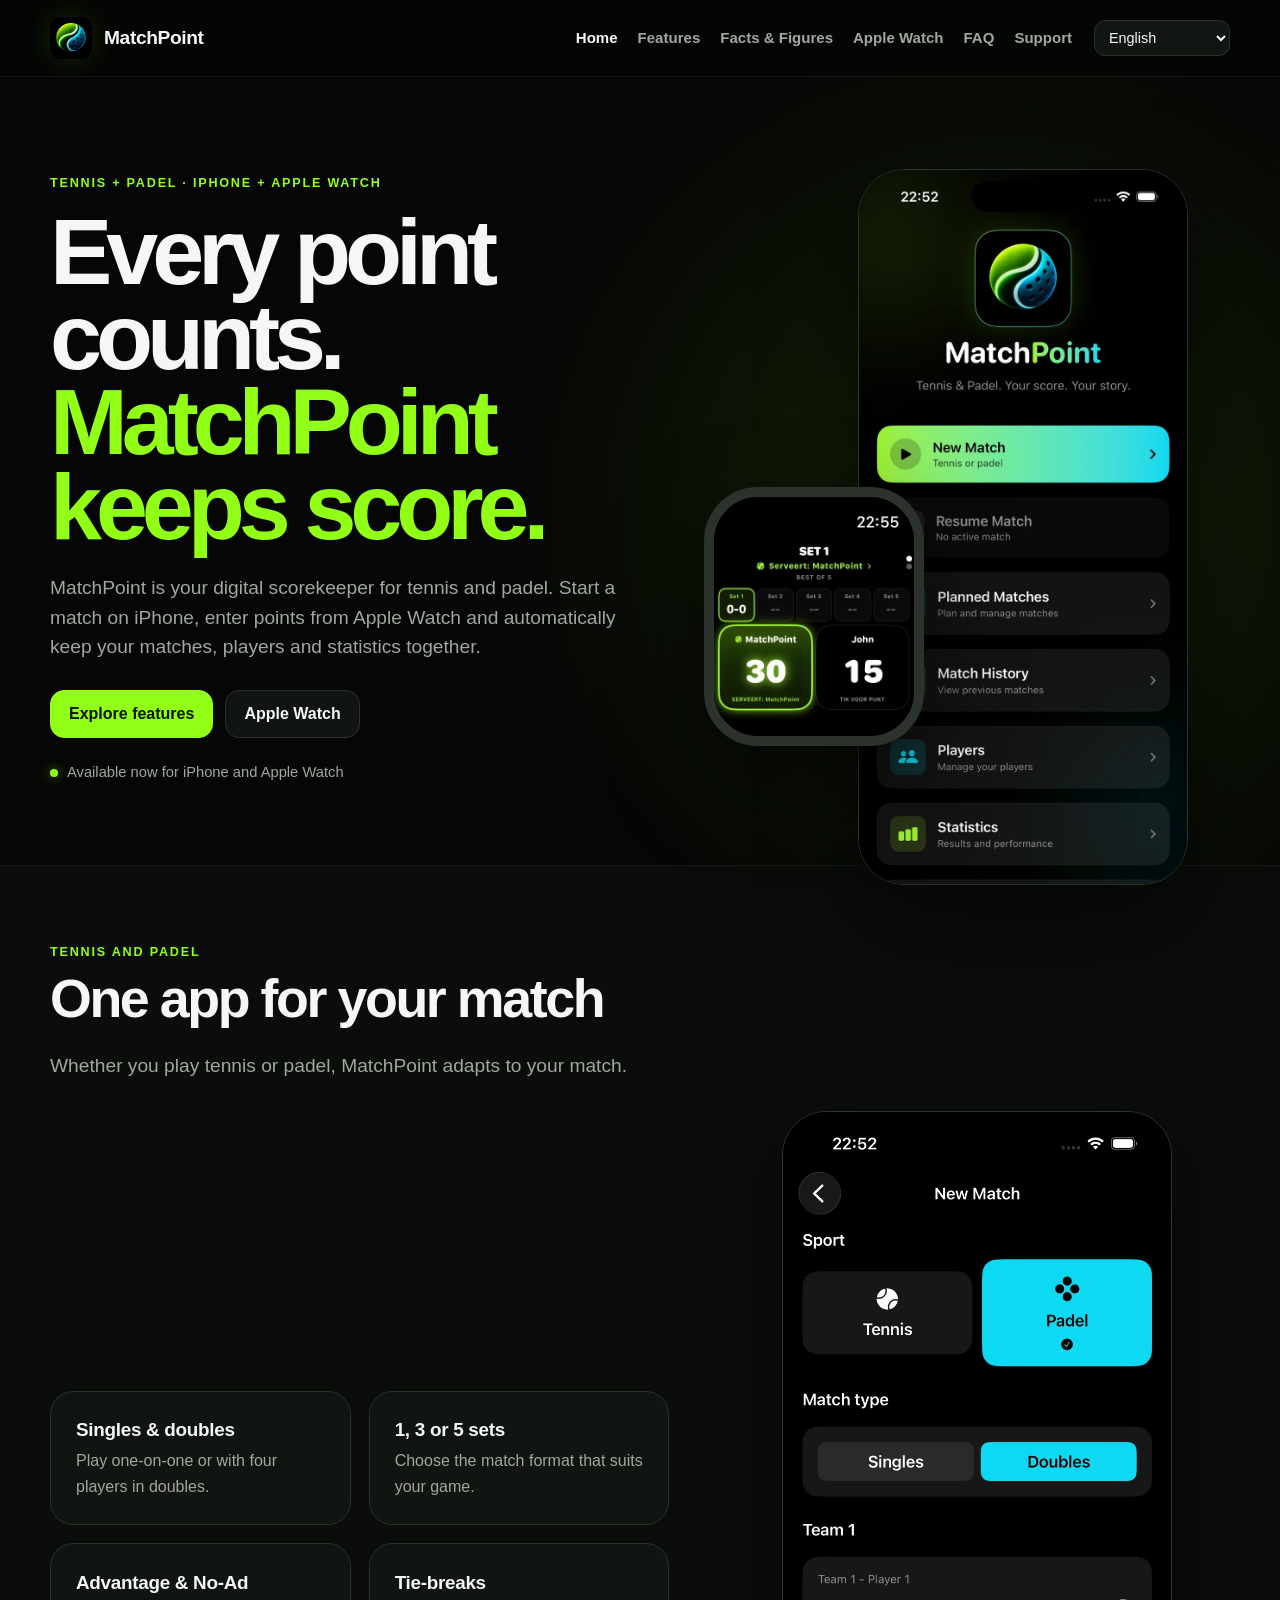
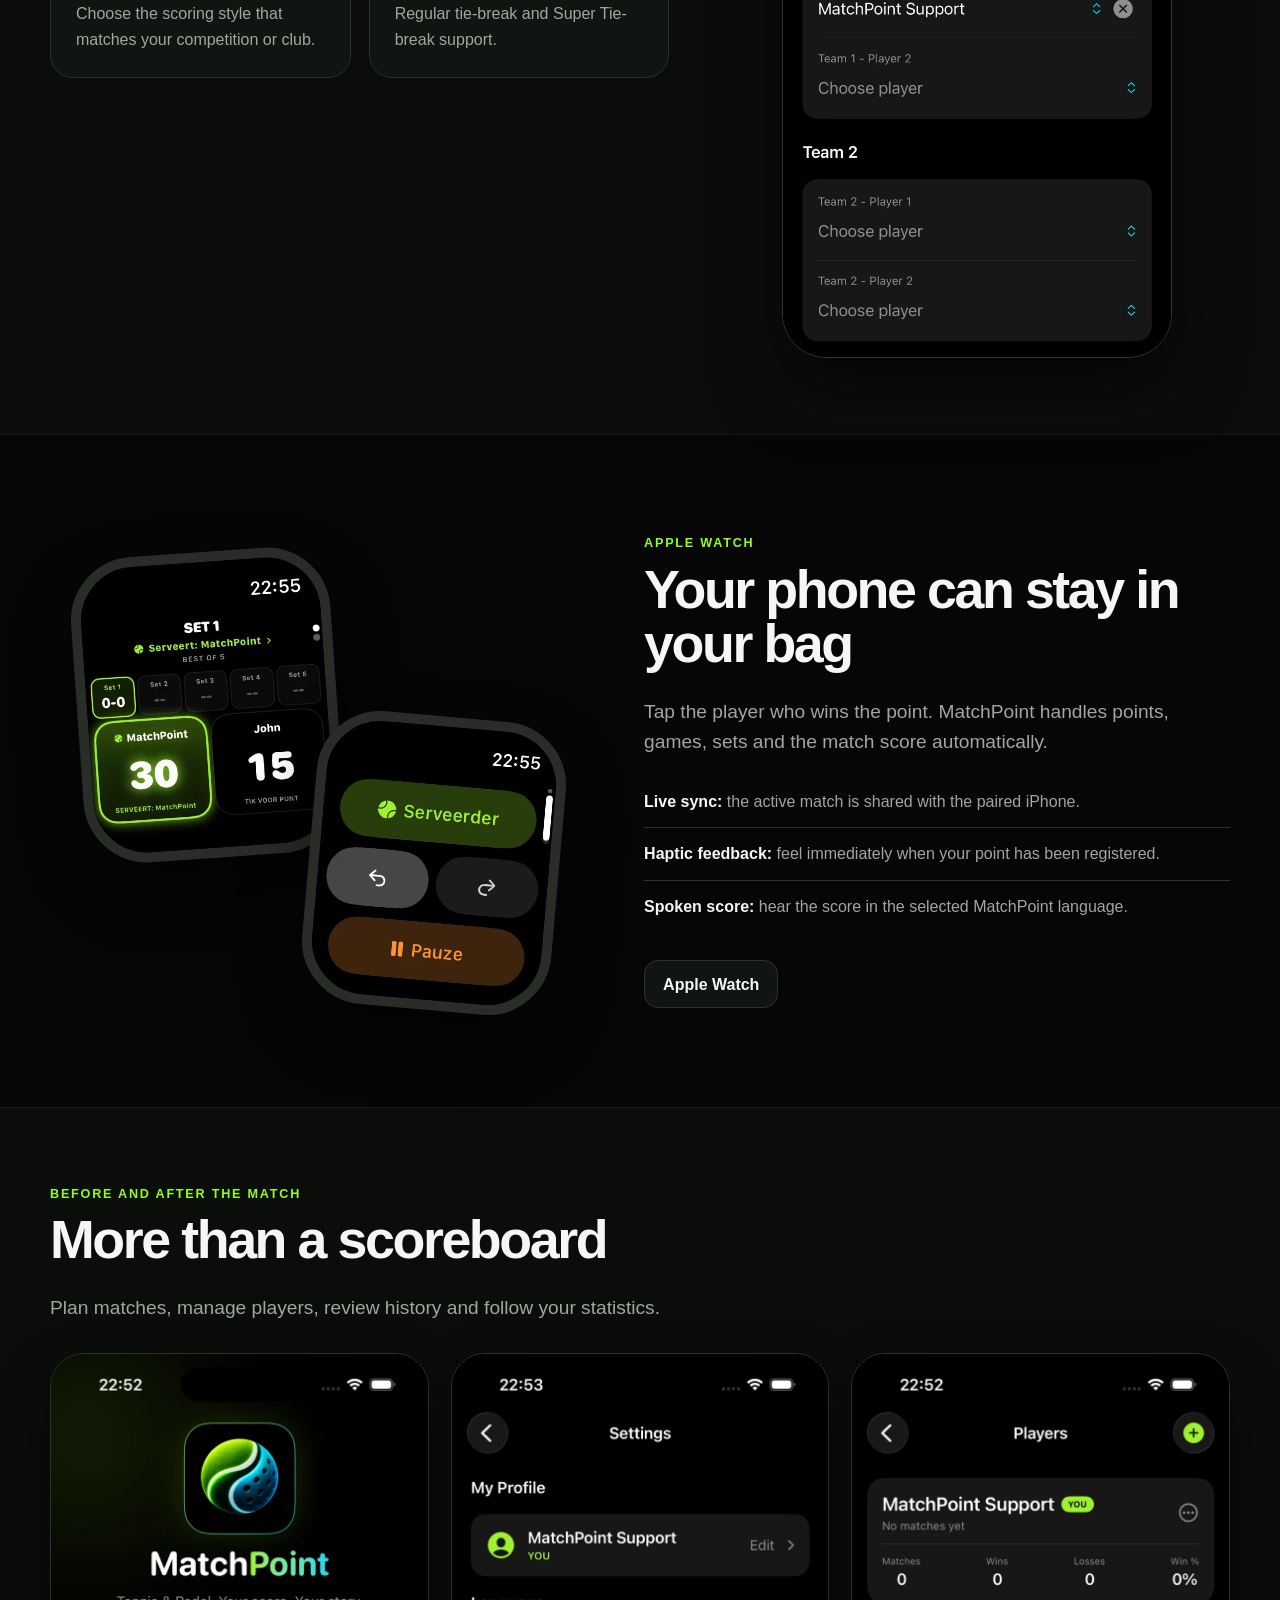
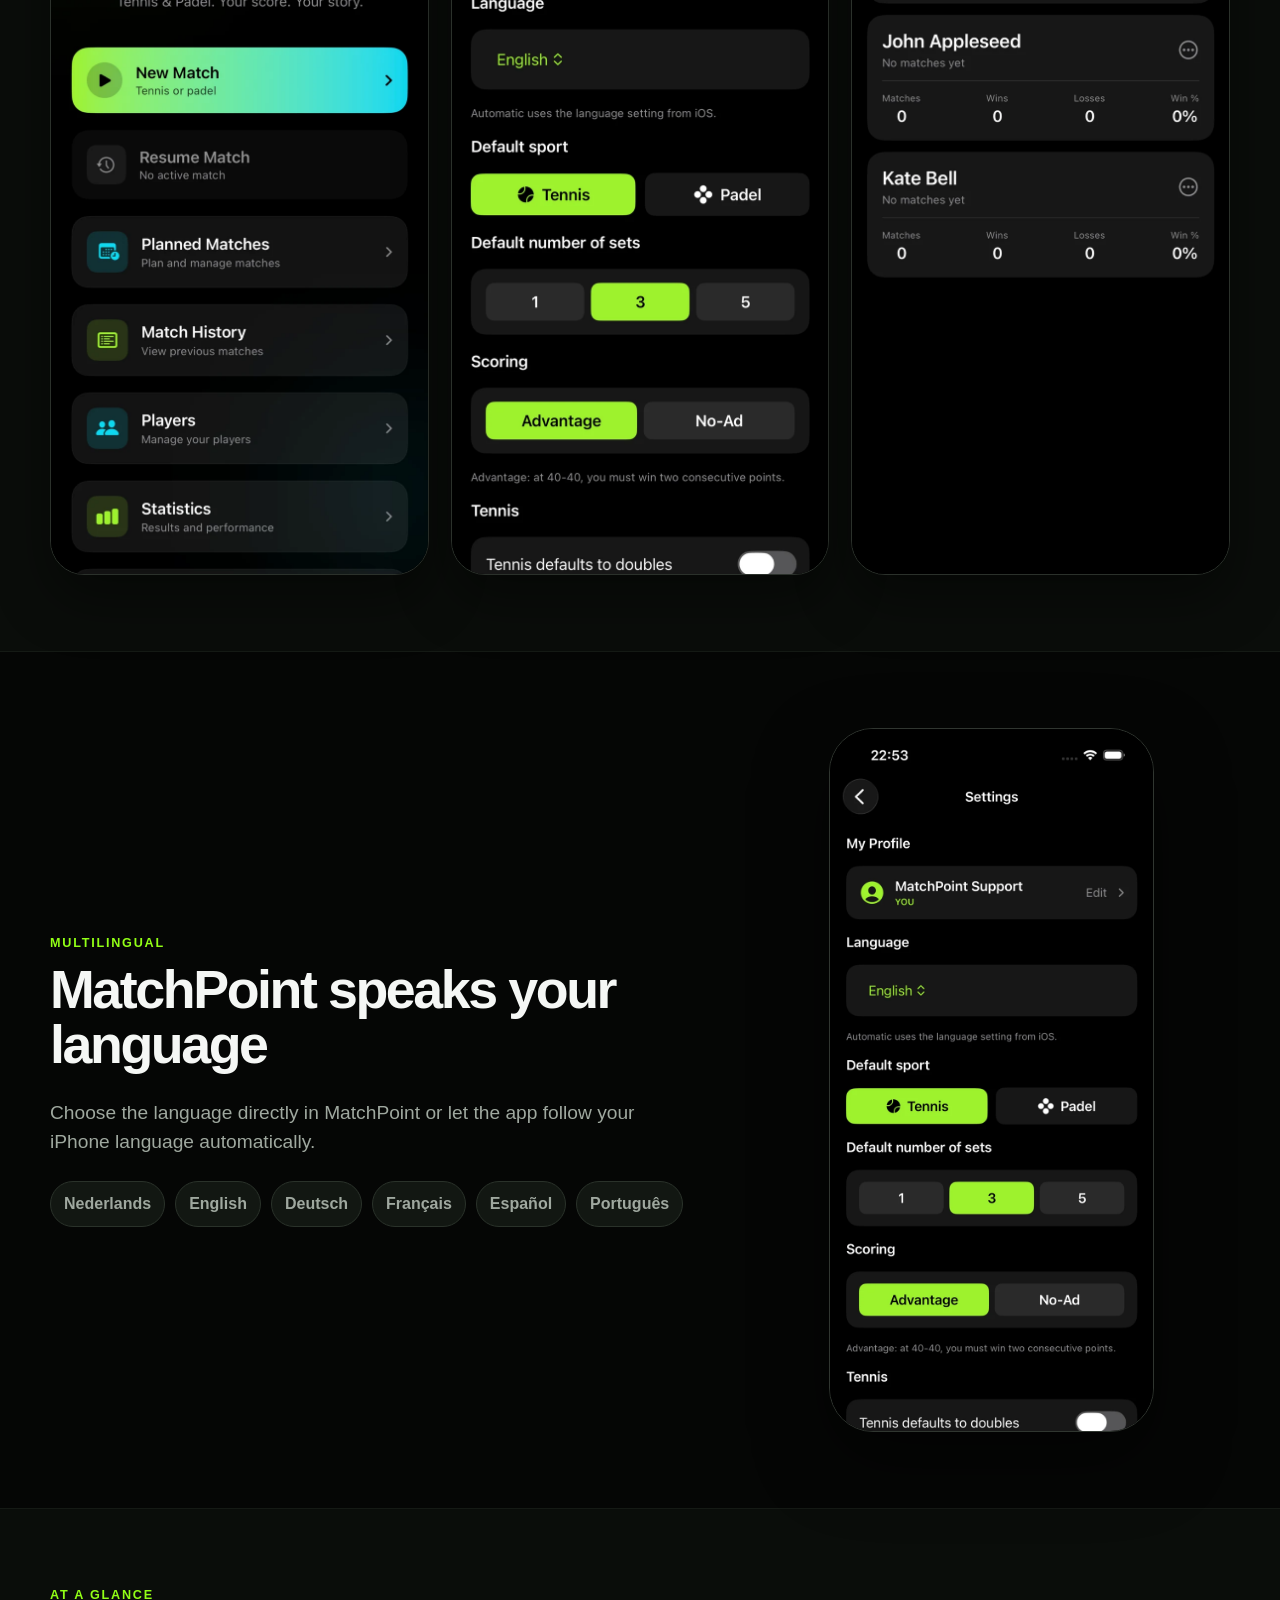
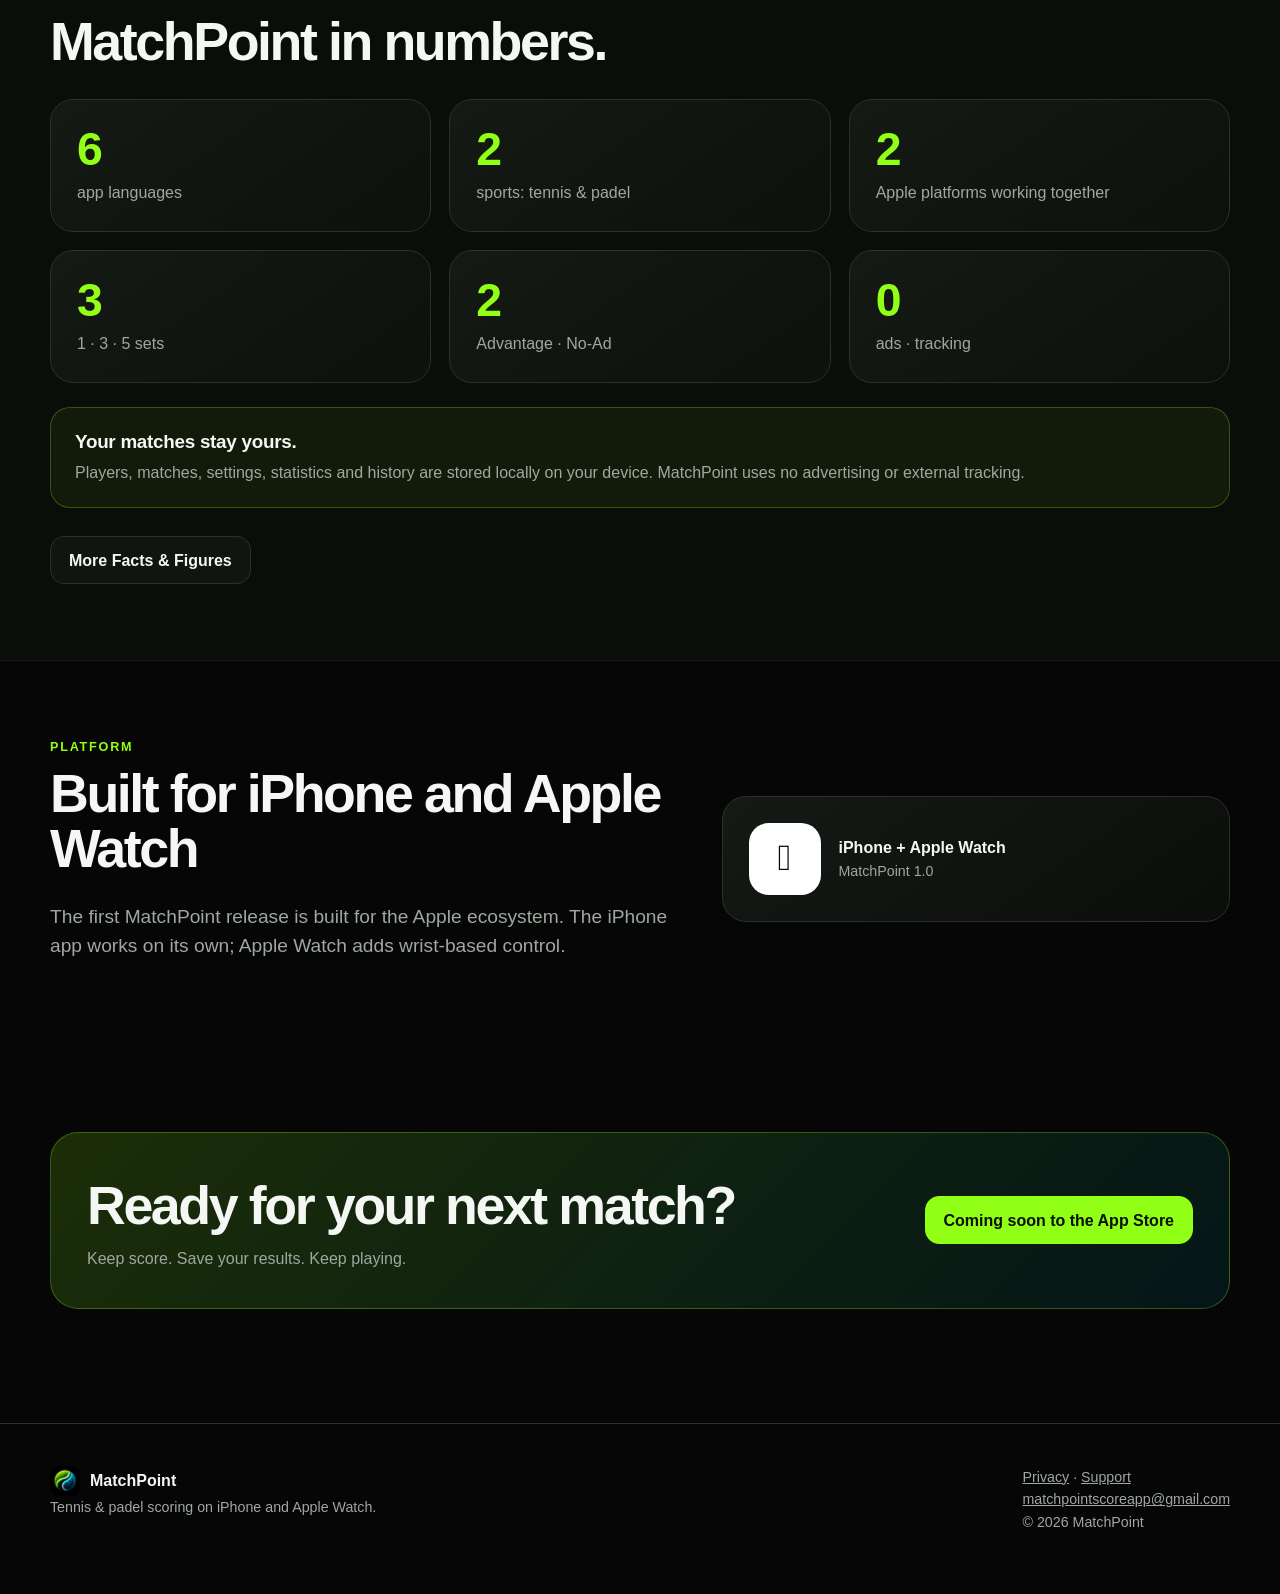
==== commit cf74ea7e: "Add files via upload" ====
--- a/index.html
+++ b/index.html
@@ -51,14 +51,14 @@
   </div>
   <div>
     <div class="kicker" data-i18n="home.watchsec.kicker"></div><h2 data-i18n="home.watchsec.title"></h2><p class="lead" data-i18n="home.watchsec.lead"></p>
-    <ul class="list"><li><strong data-i18n="watch.l2t"></strong> <span data-i18n="watch.l2d"></span></li><li><strong data-i18n="home.haptic"></strong> <span data-i18n="watch.l1d"></span></li><li><strong data-i18n="watch.l3t"></strong> <span data-i18n="watch.l3d"></span></li></ul>
+    <ul class="list"><li><strong data-i18n="watch.l2t"></strong> <span data-i18n="watch.l2d"></span></li><li><strong data-i18n="home.haptic"></strong> <span data-i18n="home.haptictext"></span></li><li><strong data-i18n="watch.l3t"></strong> <span data-i18n="watch.l3d"></span></li></ul>
     <div class="cta-row"><a class="btn secondary" href="watch.html" data-i18n="home.cta2"></a></div>
   </div>
 </div></section>
 
 <section class="section alt"><div class="wrap">
   <div class="section-head"><div class="kicker" data-i18n="home.around.kicker"></div><h2 data-i18n="home.around.title"></h2><p class="lead" data-i18n="home.around.lead"></p></div>
-  <div class="screen-gallery three"><figure><img src="assets/screenshots/iphone-players.webp" alt="Players in MatchPoint"></figure><figure><img src="assets/screenshots/iphone-settings.webp" alt="Settings in MatchPoint"></figure><figure><img src="assets/screenshots/iphone-home.webp" alt="MatchPoint home screen"></figure></div>
+  <div class="screen-gallery three"><figure><img src="assets/screenshots/iphone-home.webp" alt="MatchPoint home screen"></figure><figure><img src="assets/screenshots/iphone-settings.webp" alt="Settings in MatchPoint"></figure><figure><img src="assets/screenshots/iphone-players.webp" alt="Players in MatchPoint"></figure></div>
 </div></section>
 
 <section class="section"><div class="wrap language-grid">
@@ -68,7 +68,7 @@
 
 <section class="section alt"><div class="wrap">
   <div class="section-head"><div class="kicker" data-i18n="home.facts.kicker"></div><h2 data-i18n="home.facts.title"></h2></div>
-  <div class="grid-3"><div class="stat"><strong>6</strong><span data-i18n="home.stat1"></span></div><div class="stat"><strong>2</strong><span data-i18n="home.stat2"></span></div><div class="stat"><strong>2</strong><span data-i18n="home.stat3"></span></div><div class="stat"><strong>3</strong><span data-i18n="home.stat4"></span></div><div class="stat"><strong>2</strong><span data-i18n="home.stat5"></span></div><div class="stat"><strong>0</strong><span data-i18n="home.stat6"></span></div></div>
+  <div class="grid-3"><div class="stat"><strong>6</strong><span data-i18n="home.stat1"></span></div><div class="stat"><strong>2</strong><span data-i18n="home.stat2"></span></div><div class="stat"><strong>2</strong><span data-i18n="home.stat3"></span></div><div class="stat"><strong>3</strong><span>1 · 3 · 5 sets</span></div><div class="stat"><strong>2</strong><span>Advantage · No-Ad</span></div><div class="stat"><strong>0</strong><span>ads · tracking</span></div></div>
   <div class="privacy-note"><h3 data-i18n="home.privacy.title"></h3><p data-i18n="home.privacy.text"></p></div>
   <div class="cta-row"><a class="btn secondary" href="facts.html" data-i18n="home.morefacts"></a></div>
 </div></section>
--- a/assets/styles.css
+++ b/assets/styles.css
@@ -0,0 +1,107 @@
+:root{
+  --bg:#050605;
+  --bg-soft:#0a0d0a;
+  --panel:#111511;
+  --panel-2:#171c17;
+  --text:#f5f7f5;
+  --muted:#9fa89f;
+  --line:#2a322a;
+  --accent:#92ff16;
+  --accent-2:#cfffa0;
+  --max:1180px;
+}
+*{box-sizing:border-box}
+html{scroll-behavior:smooth}
+body{
+  margin:0;
+  color:var(--text);
+  background:
+    radial-gradient(circle at 78% 8%,rgba(146,255,22,.12),transparent 31rem),
+    var(--bg);
+  font-family:-apple-system,BlinkMacSystemFont,"SF Pro Display","Segoe UI",Roboto,Helvetica,Arial,sans-serif;
+  line-height:1.6;
+  -webkit-font-smoothing:antialiased;
+}
+a{color:inherit}.wrap{width:min(var(--max),calc(100% - 44px));margin-inline:auto}
+header{
+  position:sticky;top:0;z-index:100;
+  border-bottom:1px solid rgba(255,255,255,.075);
+  background:rgba(5,6,5,.84);backdrop-filter:blur(20px);-webkit-backdrop-filter:blur(20px)
+}
+.nav{min-height:76px;display:flex;align-items:center;justify-content:space-between;gap:24px}
+.brand{display:flex;align-items:center;gap:12px;text-decoration:none;font-size:1.2rem;font-weight:850;letter-spacing:-.02em;white-space:nowrap}
+.brand img{width:42px;height:42px;border-radius:11px;box-shadow:0 0 28px rgba(146,255,22,.14)}
+.nav-right{display:flex;align-items:center;gap:22px}
+nav{display:flex;align-items:center;gap:20px;flex-wrap:wrap}
+nav a{text-decoration:none;color:var(--muted);font-size:.94rem;font-weight:620}
+nav a:hover,nav a.active{color:var(--text)}
+.lang-select{background:#121612;color:var(--text);border:1px solid var(--line);border-radius:11px;padding:8px 30px 8px 10px;font:inherit;font-size:.9rem;cursor:pointer}
+.hero{padding:92px 0 76px}.hero-grid{display:grid;grid-template-columns:1.05fr .95fr;gap:62px;align-items:center}
+.kicker{color:var(--accent);font-size:.79rem;font-weight:850;letter-spacing:.14em;text-transform:uppercase}
+h1{font-size:clamp(3.2rem,7.3vw,6.7rem);line-height:.91;letter-spacing:-.065em;margin:.17em 0 .25em}
+h1 .accent{color:var(--accent)}
+h2{font-size:clamp(2rem,4.2vw,3.6rem);line-height:1.02;letter-spacing:-.045em;margin:.16em 0 .48em}
+h3{font-size:1.18rem;line-height:1.25;margin:.08em 0 .35em;letter-spacing:-.015em}
+.lead{max-width:730px;color:var(--muted);font-size:1.2rem;line-height:1.55}
+.cta-row{display:flex;gap:12px;flex-wrap:wrap;margin-top:28px}
+.btn{display:inline-flex;align-items:center;justify-content:center;min-height:48px;padding:0 18px;border-radius:14px;text-decoration:none;font-weight:800;border:1px solid var(--line);transition:.18s ease}
+.btn:hover{transform:translateY(-1px)}.btn.primary{background:var(--accent);color:#071000;border-color:var(--accent)}.btn.secondary{background:var(--panel)}
+.platform-note{display:flex;gap:9px;align-items:center;margin-top:23px;color:var(--muted);font-size:.92rem}.platform-note .dot{width:8px;height:8px;border-radius:50%;background:var(--accent);box-shadow:0 0 12px rgba(146,255,22,.55)}
+.device-stage{position:relative;min-height:600px;display:flex;align-items:center;justify-content:center}
+.iphone{
+  position:absolute;right:12%;top:3%;width:min(310px,68%);aspect-ratio:.49;background:linear-gradient(145deg,#303630,#111411);border:1px solid #3b443b;border-radius:48px;padding:10px;box-shadow:0 35px 85px rgba(0,0,0,.55)
+}
+.iphone-screen{height:100%;background:#000;border-radius:39px;padding:24px 19px;display:flex;flex-direction:column;justify-content:space-between;overflow:hidden}
+.dynamic-island{width:90px;height:23px;border-radius:14px;background:#111;margin:0 auto 20px}
+.score-row{display:flex;align-items:end;justify-content:space-between;gap:15px}.score-name{color:var(--muted);font-size:.9rem}.score-value{font-size:4.2rem;font-weight:900;letter-spacing:-.08em;line-height:1}.score-value .accent{color:var(--accent)}
+.app-card{background:#171b17;border:1px solid #282e28;border-radius:18px;padding:14px;margin-top:10px}.app-card b{display:block}.app-card span{font-size:.85rem;color:var(--muted)}
+.apple-watch{
+  position:absolute;left:4%;bottom:2%;width:235px;height:286px;display:flex;align-items:center;justify-content:center;filter:drop-shadow(0 28px 45px rgba(0,0,0,.5));z-index:4
+}
+.watch-strap{position:absolute;inset:-42px 76px;background:linear-gradient(#252a25,#101310);border-radius:48px;z-index:-2}.watch-strap:before,.watch-strap:after{content:"";position:absolute;left:20px;right:20px;height:46px;background:#171b17;border-radius:28px}.watch-strap:before{top:-12px}.watch-strap:after{bottom:-12px}
+.watch-case{position:relative;width:196px;height:224px;border-radius:56px;background:linear-gradient(145deg,#3a403a,#171a17);padding:10px;border:1px solid #4b534b}
+.watch-crown{position:absolute;right:-15px;top:64px;width:14px;height:37px;border-radius:7px;background:#343934;border:1px solid #515851}.watch-button{position:absolute;right:-10px;top:113px;width:8px;height:47px;border-radius:5px;background:#292e29}
+.watch-screen{height:100%;border-radius:46px;background:#000;display:flex;flex-direction:column;align-items:center;justify-content:center;text-align:center;padding:18px}.watch-label{color:var(--muted);font-size:.73rem;letter-spacing:.06em;text-transform:uppercase}.watch-score{font-size:3.7rem;font-weight:900;letter-spacing:-.08em;line-height:1.05;margin:7px 0}.watch-score .accent{color:var(--accent)}.watch-tap{font-size:.78rem;color:var(--muted)}
+.section{padding:76px 0}.section.alt{background:var(--bg-soft);border-block:1px solid #151a15}.section-head{max-width:780px;margin-bottom:30px}
+.grid-3{display:grid;grid-template-columns:repeat(3,1fr);gap:18px}.grid-2{display:grid;grid-template-columns:repeat(2,1fr);gap:18px}
+.card{background:var(--panel);border:1px solid var(--line);border-radius:23px;padding:25px}.card p{color:var(--muted);margin:0}.icon{font-size:1.8rem;margin-bottom:12px}
+.stat{background:linear-gradient(145deg,#151a15,#0d100d);border:1px solid var(--line);border-radius:23px;padding:26px}.stat strong{display:block;color:var(--accent);font-size:2.9rem;line-height:1;letter-spacing:-.05em}.stat span{display:block;color:var(--muted);margin-top:7px}
+.watch-feature{display:grid;grid-template-columns:.85fr 1.15fr;gap:64px;align-items:center}.watch-large{position:relative;min-height:470px;display:flex;align-items:center;justify-content:center}.watch-large .apple-watch{position:relative;left:auto;bottom:auto;transform:scale(1.45)}
+.list{list-style:none;padding:0;margin:18px 0 0}.list li{padding:13px 0;border-bottom:1px solid var(--line);color:var(--muted)}.list li:last-child{border-bottom:0}.list strong{color:var(--text)}
+.faq details{background:var(--panel);border:1px solid var(--line);border-radius:18px;padding:18px 21px;margin:12px 0}.faq summary{cursor:pointer;font-weight:780}.faq p{color:var(--muted);margin-bottom:2px}
+.notice{padding:18px 20px;border-radius:17px;background:rgba(146,255,22,.075);border:1px solid rgba(146,255,22,.28);color:var(--accent-2)}
+.policy{max-width:900px}.policy h3{margin-top:30px}.policy p{color:var(--muted)}
+.mail-card{display:flex;align-items:center;justify-content:space-between;gap:20px;flex-wrap:wrap}
+footer{padding:42px 0 60px;border-top:1px solid var(--line);color:var(--muted);margin-top:38px}.footer-grid{display:flex;justify-content:space-between;gap:30px;flex-wrap:wrap}.footer-brand{display:flex;align-items:center;gap:10px;color:var(--text);font-weight:800}.footer-brand img{width:30px;height:30px;border-radius:8px}.small{font-size:.89rem;color:var(--muted)}
+@media(max-width:980px){nav{display:none}.hero-grid,.watch-feature{grid-template-columns:1fr}.device-stage{min-height:580px;max-width:520px;margin:auto}.hero{padding-top:65px}}
+@media(max-width:700px){.wrap{width:min(100% - 28px,var(--max))}.grid-3,.grid-2{grid-template-columns:1fr}.nav{min-height:68px}.brand img{width:38px;height:38px}.brand span{display:none}.hero{padding:55px 0 58px}h1{font-size:3.45rem}.lead{font-size:1.07rem}.device-stage{min-height:505px}.iphone{right:4%;width:265px}.apple-watch{left:-3%;width:190px;height:236px}.watch-case{width:160px;height:184px;border-radius:48px}.watch-screen{border-radius:39px}.watch-score{font-size:3rem}.watch-strap{inset:-34px 62px}.watch-large{min-height:390px}.watch-large .apple-watch{transform:scale(1.18)}.lang-select{max-width:118px}}
+
+/* v2 real product imagery */
+.hero.compact{padding-bottom:36px}
+.hero-visual{position:relative;min-height:620px;display:flex;align-items:center;justify-content:center}
+.product-shot{margin:0;overflow:hidden;background:#000;border:1px solid #2c332c;box-shadow:0 36px 90px rgba(0,0,0,.55)}
+.product-shot img{display:block;width:100%;height:100%;object-fit:cover}
+.iphone-shot{position:absolute;width:min(330px,72%);right:8%;top:0;border-radius:46px}
+.watch-shot{position:absolute;width:220px;left:1%;bottom:7%;border-radius:54px;border-width:10px;z-index:5}
+.feature-with-shot{display:grid;grid-template-columns:1.1fr .9fr;gap:54px;align-items:center}
+.feature-cards{align-content:start}
+.phone-showcase{margin:0;justify-self:center;width:min(390px,100%);border-radius:44px;overflow:hidden;background:#000;border:1px solid #303630;box-shadow:0 28px 70px rgba(0,0,0,.5)}
+.phone-showcase img{display:block;width:100%;height:auto}
+.small-phone{width:min(325px,100%)}
+.watch-home-grid{display:grid;grid-template-columns:.95fr 1.05fr;gap:64px;align-items:center}
+.watch-stack{position:relative;min-height:520px}
+.watch-stack figure,.watch-real-grid figure{margin:0;background:#000;border:10px solid #282d28;box-shadow:0 28px 65px rgba(0,0,0,.48);overflow:hidden}
+.watch-stack figure img,.watch-real-grid figure img{display:block;width:100%;height:auto}
+.watch-stack figure:first-child{position:absolute;width:260px;left:5%;top:8%;border-radius:64px;transform:rotate(-4deg)}
+.watch-stack figure:last-child{position:absolute;width:250px;right:4%;bottom:4%;border-radius:64px;transform:rotate(5deg)}
+.screen-gallery{display:grid;gap:22px;align-items:start}.screen-gallery.three{grid-template-columns:repeat(3,1fr)}
+.screen-gallery figure{margin:0;border-radius:34px;overflow:hidden;background:#000;border:1px solid #2b312b;box-shadow:0 24px 55px rgba(0,0,0,.42)}
+.screen-gallery figure img{display:block;width:100%;height:auto}
+.language-grid{display:grid;grid-template-columns:1.15fr .85fr;gap:56px;align-items:center}
+.language-chips{display:flex;flex-wrap:wrap;gap:10px;margin-top:24px}.language-chips span{padding:9px 13px;border-radius:999px;background:#121712;border:1px solid var(--line);color:var(--muted);font-weight:700}
+.privacy-note{margin-top:24px;padding:22px 24px;border:1px solid rgba(146,255,22,.26);background:rgba(146,255,22,.06);border-radius:20px}.privacy-note h3{margin:0 0 6px}.privacy-note p{margin:0;color:var(--muted)}
+.platform-grid{display:grid;grid-template-columns:1.1fr .9fr;gap:50px;align-items:center}.platform-card{display:flex;align-items:center;gap:18px;padding:26px;border-radius:24px;background:linear-gradient(145deg,#151a15,#0b0d0b);border:1px solid var(--line)}.platform-icon{display:grid;place-items:center;width:72px;height:72px;border-radius:20px;background:#fff;color:#050605;font-size:2.3rem}
+.cta-band{display:flex;align-items:center;justify-content:space-between;gap:28px;padding:36px;border-radius:28px;background:linear-gradient(135deg,rgba(146,255,22,.16),rgba(0,209,255,.08));border:1px solid rgba(146,255,22,.28)}.cta-band h2{margin-bottom:.25em}.cta-band p{margin:0;color:var(--muted)}.disabled-cta{pointer-events:none;white-space:nowrap}
+.watch-real-grid{display:grid;grid-template-columns:repeat(2,1fr);gap:18px;align-items:center}.watch-real-grid figure{border-radius:54px}.watch-real-grid figure:nth-child(1){grid-row:span 2}.watch-real-grid figure:nth-child(1) img{height:100%;object-fit:cover}
+@media(max-width:980px){.hero-visual{min-height:570px}.feature-with-shot,.watch-home-grid,.language-grid,.platform-grid{grid-template-columns:1fr}.screen-gallery.three{grid-template-columns:repeat(2,1fr)}.watch-real-grid{max-width:620px;margin:auto}.cta-band{align-items:flex-start;flex-direction:column}}
+@media(max-width:700px){.hero-visual{min-height:500px}.iphone-shot{width:250px;right:2%}.watch-shot{width:165px;left:0;bottom:8%}.watch-stack{min-height:420px}.watch-stack figure:first-child{width:205px}.watch-stack figure:last-child{width:195px}.screen-gallery.three{grid-template-columns:1fr 1fr;overflow:hidden}.screen-gallery figure:nth-child(3){display:none}.watch-real-grid{grid-template-columns:1fr 1fr;gap:12px}.watch-real-grid figure{border-width:7px;border-radius:42px}.cta-band{padding:26px}}
